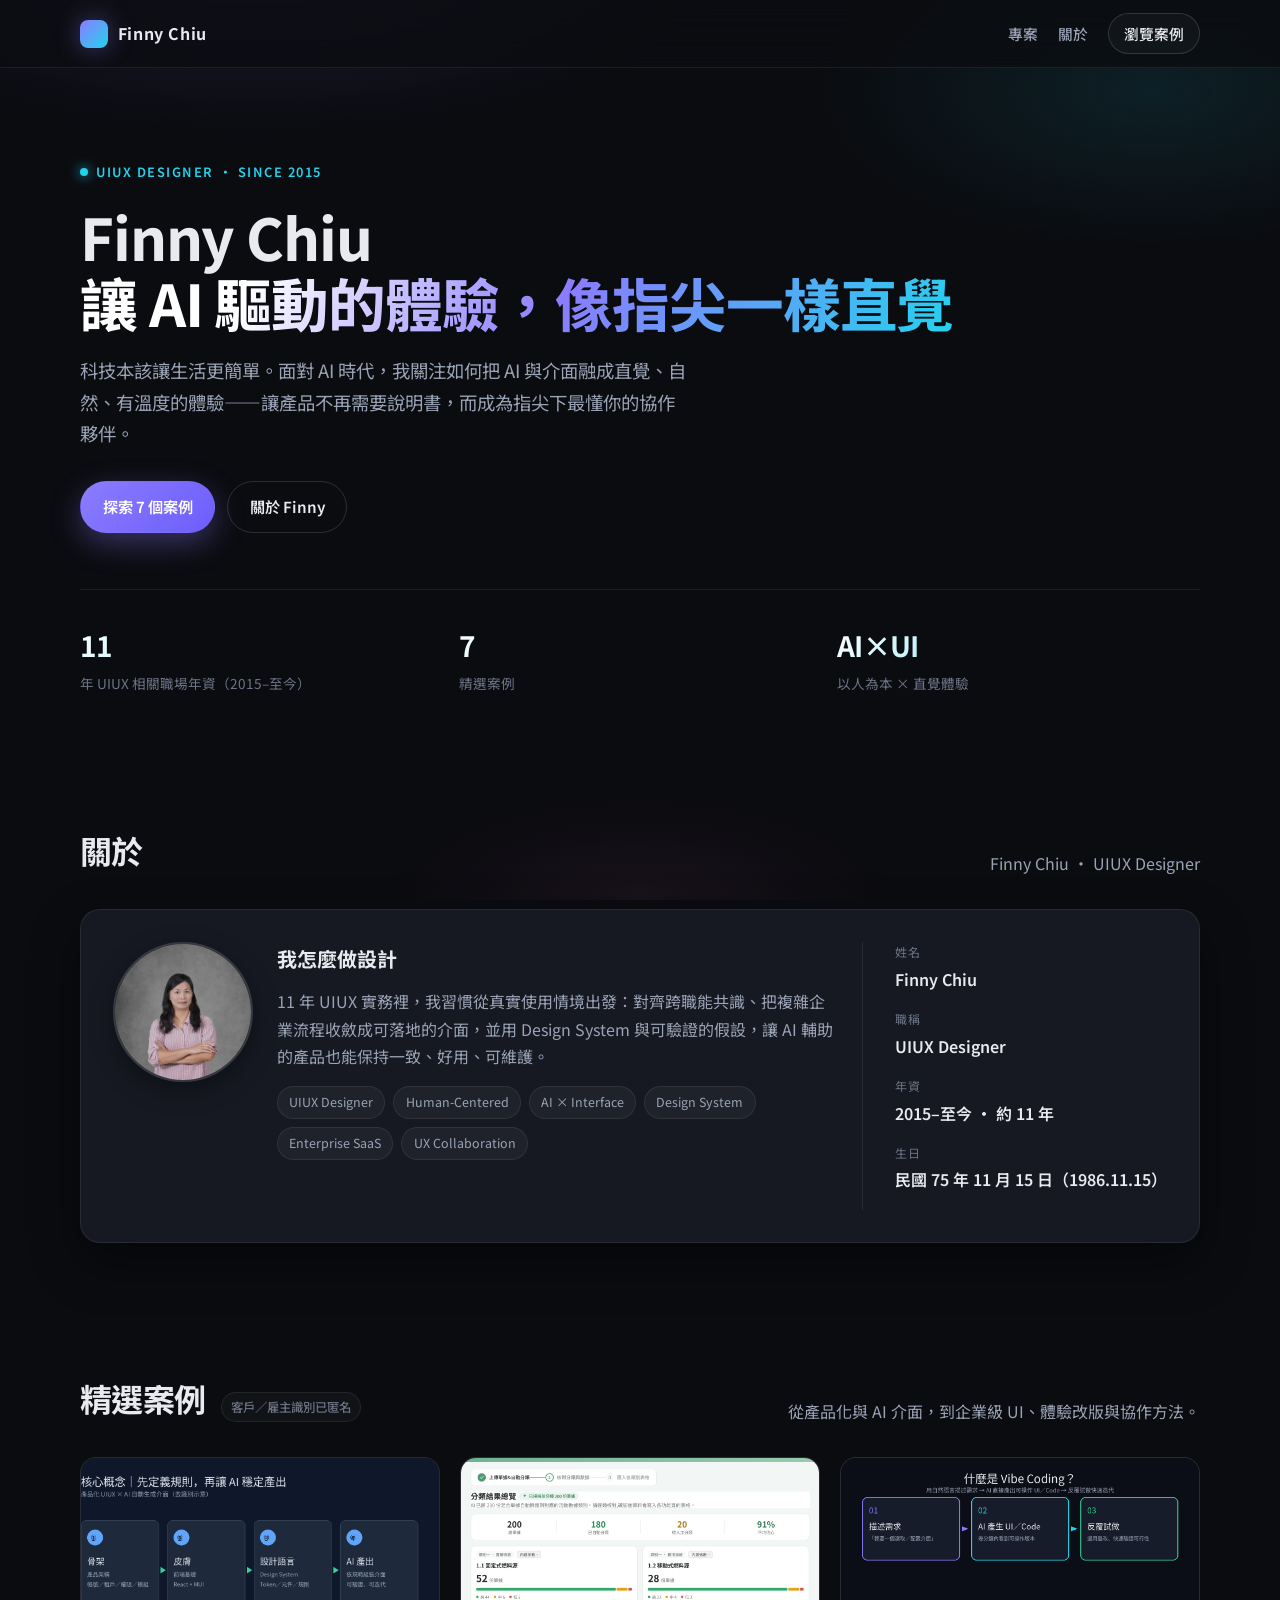
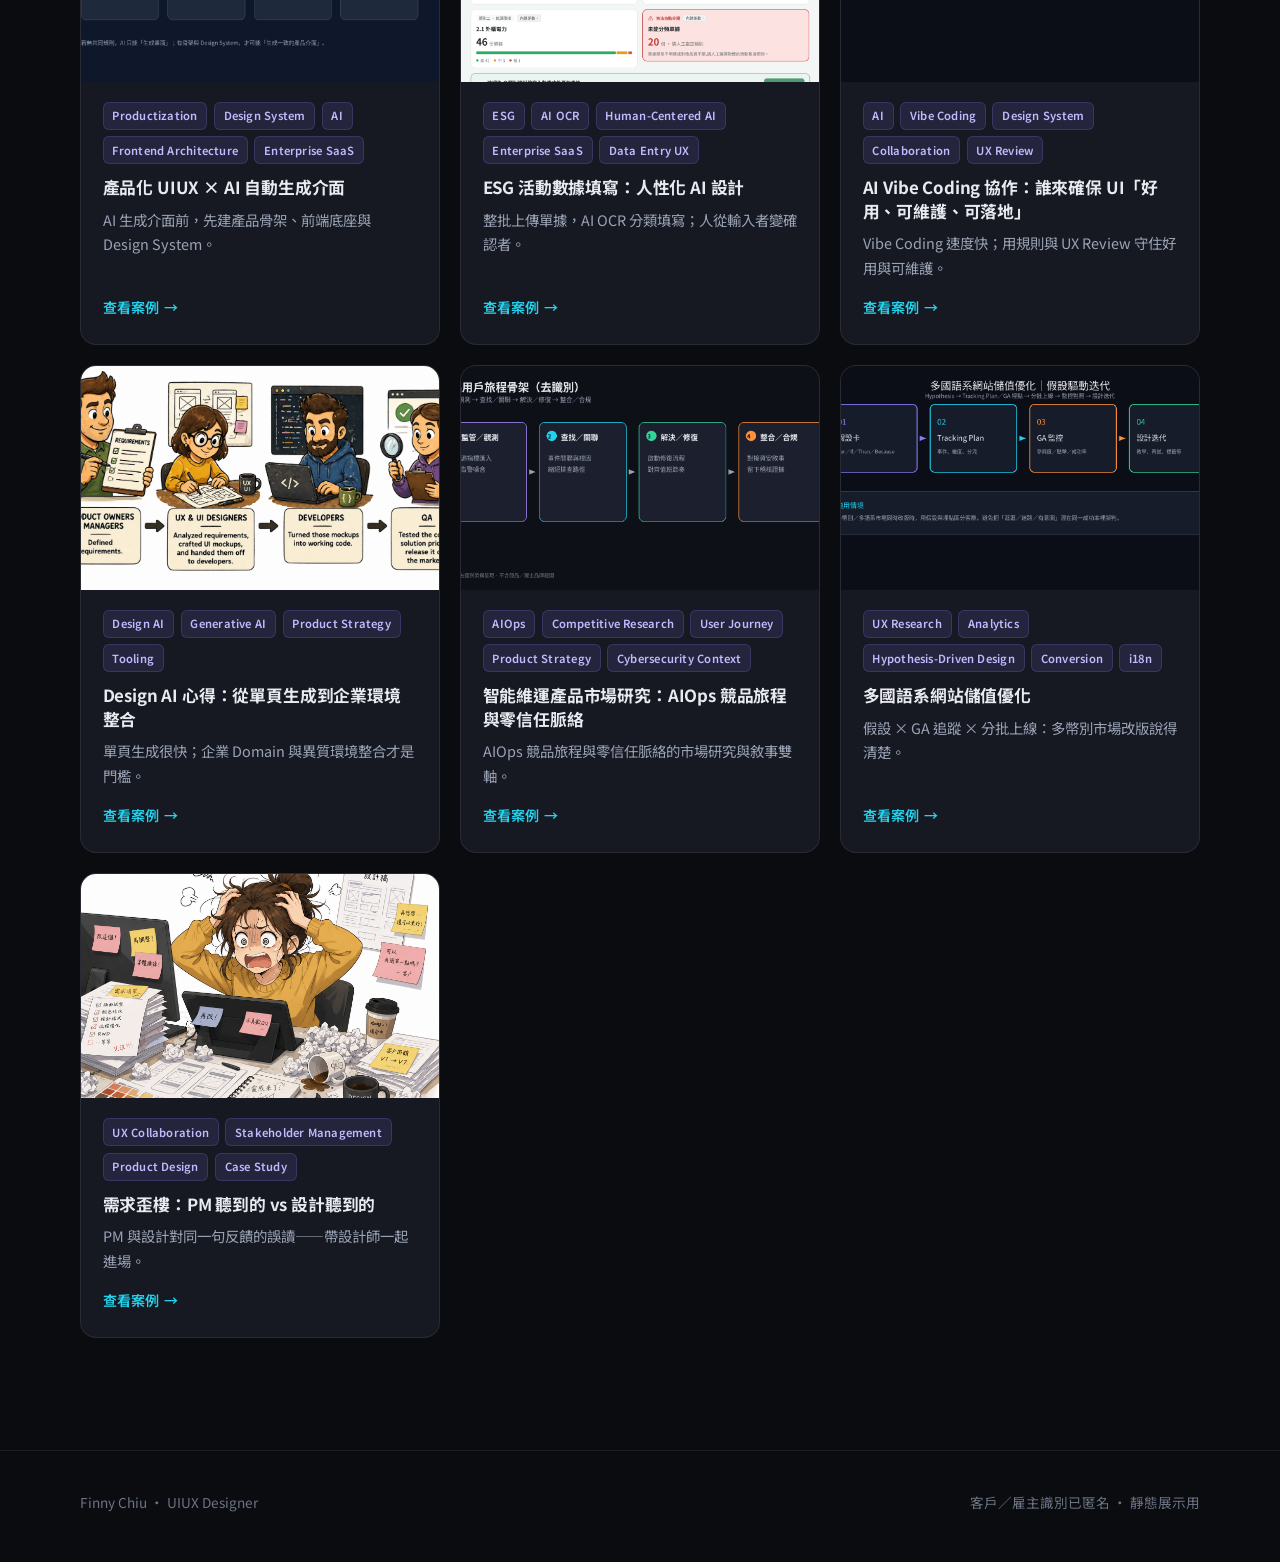
==== index.html @ 2fb83fa8 "Revise cases: rewrite vibe/design-ai, rename deposit, drop two cases" ====
<!DOCTYPE html>
<html lang="zh-Hant">
<head>
  <meta charset="utf-8">
  <meta name="viewport" content="width=device-width, initial-scale=1">
  <title>Finny Chiu · UIUX Designer</title>
  <meta name="description" content="Finny Chiu — UIUX Designer（2015–至今，11 年）。以人為本融合 AI 與介面，創造直覺、自然、有溫度的數位體驗。">
  <link rel="preconnect" href="https://fonts.googleapis.com">
  <link rel="preconnect" href="https://fonts.gstatic.com" crossorigin>
  <link href="https://fonts.googleapis.com/css2?family=Noto+Sans+TC:wght@400;500;600;700&family=Inter:wght@400;500;600;700&display=swap" rel="stylesheet">
  <link rel="stylesheet" href="css/styles.css">
</head>
<body>
<nav class="nav">
  <div class="wrap nav-inner">
    <a class="logo" href="index.html"><span class="logo-mark" aria-hidden="true"></span>Finny Chiu</a>
    <div class="nav-links">
      <a href="index.html#projects">專案</a>
      <a href="index.html#about">關於</a>
      <a class="nav-cta" href="index.html#projects">瀏覽案例</a>
    </div>
  </div>
</nav>
<header class="hero">
  <div class="wrap">
    <div class="hero-eyebrow">UIUX Designer · Since 2015</div>
    <h1>Finny Chiu<br><span>讓 AI 驅動的體驗，像指尖一樣直覺</span></h1>
    <p class="hero-lead">科技本該讓生活更簡單。面對 AI 時代，我關注如何把 AI 與介面融成直覺、自然、有溫度的體驗——讓產品不再需要說明書，而成為指尖下最懂你的協作夥伴。</p>
    <div class="hero-actions">
      <a class="btn btn-primary" href="#projects">探索 7 個案例</a>
      <a class="btn btn-ghost" href="#about">關於 Finny</a>
    </div>
    <div class="stats">
      <div class="stat"><div class="stat-num">11</div><div class="stat-label">年 UIUX 相關職場年資（2015–至今）</div></div>
      <div class="stat"><div class="stat-num">7</div><div class="stat-label">精選案例</div></div>
      <div class="stat"><div class="stat-num">AI×UI</div><div class="stat-label">以人為本 × 直覺體驗</div></div>
    </div>
  </div>
</header>

<section id="about">
  <div class="wrap">
    <div class="section-head">
      <h2>關於</h2>
      <p>Finny Chiu · UIUX Designer</p>
    </div>
    <div class="about-card about-card-with-photo">
      <img class="portrait-sm" src="images/finny-portrait.jpg" alt="Finny Chiu" width="140" height="140">
      <div>
        <h3>我怎麼做設計</h3>
        <p>11 年 UIUX 實務裡，我習慣從真實使用情境出發：對齊跨職能共識、把複雜企業流程收斂成可落地的介面，並用 Design System 與可驗證的假設，讓 AI 輔助的產品也能保持一致、好用、可維護。</p>
        <div class="pill-row">
          <span class="pill">UIUX Designer</span>
          <span class="pill">Human-Centered</span>
          <span class="pill">AI × Interface</span>
          <span class="pill">Design System</span>
          <span class="pill">Enterprise SaaS</span>
          <span class="pill">UX Collaboration</span>
        </div>
      </div>
      <aside class="about-aside">
        <dl>
          <dt>姓名</dt><dd>Finny Chiu</dd>
          <dt>職稱</dt><dd>UIUX Designer</dd>
          <dt>年資</dt><dd>2015–至今 · 約 11 年</dd>
          <dt>生日</dt><dd>民國 75 年 11 月 15 日（1986.11.15）</dd>
        </dl>
      </aside>
    </div>
  </div>
</section>

<section id="projects">
  <div class="wrap">
    <div class="section-head">
      <div class="section-head-row">
        <h2>精選案例</h2>
        <span class="section-note">客戶／雇主識別已匿名</span>
      </div>
      <p>從產品化與 AI 介面，到企業級 UI、體驗改版與協作方法。</p>
    </div>
    <div class="grid">

    <a class="card" href="projects/productization-ai-ui.html">
      <div class="card-cover"><img src="images/productization-ai-ui/img01_diagram.png" alt="產品化 UIUX × AI 自動生成介面" loading="lazy"></div>
      <div class="card-body">
        <div class="card-meta"><span class="tag">Productization</span><span class="tag">Design System</span><span class="tag">AI</span><span class="tag">Frontend Architecture</span><span class="tag">Enterprise SaaS</span></div>
        <h3>產品化 UIUX × AI 自動生成介面</h3>
        <p>AI 生成介面前，先建產品骨架、前端底座與 Design System。</p>
        <span class="card-link">查看案例</span>
      </div>
    </a>
    
    <a class="card" href="projects/esg-ai-ocr-entry.html">
      <div class="card-cover"><img src="images/esg-ai-ocr-entry/img03_overview.png" alt="ESG 活動數據填寫：人性化 AI 設計" loading="lazy"></div>
      <div class="card-body">
        <div class="card-meta"><span class="tag">ESG</span><span class="tag">AI OCR</span><span class="tag">Human-Centered AI</span><span class="tag">Enterprise SaaS</span><span class="tag">Data Entry UX</span></div>
        <h3>ESG 活動數據填寫：人性化 AI 設計</h3>
        <p>整批上傳單據，AI OCR 分類填寫；人從輸入者變確認者。</p>
        <span class="card-link">查看案例</span>
      </div>
    </a>

    <a class="card" href="projects/vibe-coding-collaboration.html">
      <div class="card-cover"><img src="images/vibe-coding-collaboration/img01_flow.png" alt="AI Vibe Coding 協作：誰來確保 UI「好用、可維護、可落地」" loading="lazy"></div>
      <div class="card-body">
        <div class="card-meta"><span class="tag">AI</span><span class="tag">Vibe Coding</span><span class="tag">Design System</span><span class="tag">Collaboration</span><span class="tag">UX Review</span></div>
        <h3>AI Vibe Coding 協作：誰來確保 UI「好用、可維護、可落地」</h3>
        <p>Vibe Coding 速度快；用規則與 UX Review 守住好用與可維護。</p>
        <span class="card-link">查看案例</span>
      </div>
    </a>
    <a class="card" href="projects/design-ai-exploration.html">
      <div class="card-cover"><img src="images/design-ai-exploration/img01_process_human.png" alt="Design AI 心得：從單頁生成到企業環境整合" loading="lazy"></div>
      <div class="card-body">
        <div class="card-meta"><span class="tag">Design AI</span><span class="tag">Generative AI</span><span class="tag">Product Strategy</span><span class="tag">Tooling</span></div>
        <h3>Design AI 心得：從單頁生成到企業環境整合</h3>
        <p>單頁生成很快；企業 Domain 與異質環境整合才是門檻。</p>
        <span class="card-link">查看案例</span>
      </div>
    </a>
    <a class="card" href="projects/aiops-market-research.html">
      <div class="card-cover"><img src="images/aiops-market-research/img01_journey.png" alt="智能維運產品市場研究：AIOps 競品旅程與零信任脈絡" loading="lazy"></div>
      <div class="card-body">
        <div class="card-meta"><span class="tag">AIOps</span><span class="tag">Competitive Research</span><span class="tag">User Journey</span><span class="tag">Product Strategy</span><span class="tag">Cybersecurity Context</span></div>
        <h3>智能維運產品市場研究：AIOps 競品旅程與零信任脈絡</h3>
        <p>AIOps 競品旅程與零信任脈絡的市場研究與敘事雙軸。</p>
        <span class="card-link">查看案例</span>
      </div>
    </a>
    <a class="card" href="projects/deposit-ux-merged.html">
      <div class="card-cover"><img src="images/deposit-ux-merged/img00_hypothesis_flow.png" alt="多國語系網站儲值優化" loading="lazy"></div>
      <div class="card-body">
        <div class="card-meta"><span class="tag">UX Research</span><span class="tag">Analytics</span><span class="tag">Hypothesis-Driven Design</span><span class="tag">Conversion</span><span class="tag">i18n</span></div>
        <h3>多國語系網站儲值優化</h3>
        <p>假設 × GA 追蹤 × 分批上線：多幣別市場改版說得清楚。</p>
        <span class="card-link">查看案例</span>
      </div>
    </a>
    <a class="card" href="projects/pm-vs-design-alignment.html">
      <div class="card-cover"><img src="images/pm-vs-design-alignment/img01.png" alt="需求歪樓：PM 聽到的 vs 設計聽到的" loading="lazy"></div>
      <div class="card-body">
        <div class="card-meta"><span class="tag">UX Collaboration</span><span class="tag">Stakeholder Management</span><span class="tag">Product Design</span><span class="tag">Case Study</span></div>
        <h3>需求歪樓：PM 聽到的 vs 設計聽到的</h3>
        <p>PM 與設計對同一句反饋的誤讀——帶設計師一起進場。</p>
        <span class="card-link">查看案例</span>
      </div>
    </a>

    </div>
  </div>
</section>

<footer class="footer">
  <div class="wrap footer-inner">
    <div>Finny Chiu · UIUX Designer</div>
    <div>客戶／雇主識別已匿名 · 靜態展示用</div>
  </div>
</footer>
<script src="js/main.js"></script>
</body>
</html>
---- css/styles.css ----
/* UI/UX Portfolio — refined dark theme */
:root {
  --bg: #0b0c10;
  --bg-elev: #12141a;
  --bg-card: #161922;
  --bg-card-hover: #1c2030;
  --border: rgba(255,255,255,0.08);
  --border-strong: rgba(255,255,255,0.14);
  --text: #e8eaef;
  --text-muted: #9aa3b5;
  --text-dim: #6b7385;
  --accent: #8b7cff;
  --accent-2: #22d3ee;
  --radius: 16px;
  --radius-sm: 10px;
  --shadow: 0 20px 50px rgba(0,0,0,0.45);
  --font: "Noto Sans TC", "Inter", system-ui, -apple-system, sans-serif;
  --mono: "JetBrains Mono", ui-monospace, monospace;
  --max: 1120px;
  --nav-h: 68px;
}

*, *::before, *::after { box-sizing: border-box; }
html { scroll-behavior: smooth; }
body {
  margin: 0;
  font-family: var(--font);
  background: var(--bg);
  color: var(--text);
  line-height: 1.7;
  -webkit-font-smoothing: antialiased;
  min-height: 100vh;
}
body::before {
  content: "";
  position: fixed;
  inset: 0;
  pointer-events: none;
  background:
    radial-gradient(ellipse 80% 50% at 20% -10%, rgba(139,124,255,0.18), transparent 50%),
    radial-gradient(ellipse 60% 40% at 90% 10%, rgba(34,211,238,0.10), transparent 45%),
    radial-gradient(ellipse 50% 30% at 50% 100%, rgba(244,114,182,0.06), transparent 40%);
  z-index: 0;
}
a { color: inherit; text-decoration: none; }
img { max-width: 100%; height: auto; display: block; }
.wrap { width: min(100% - 2.5rem, var(--max)); margin-inline: auto; position: relative; z-index: 1; }

/* Nav */
.nav {
  position: sticky; top: 0; z-index: 50;
  height: var(--nav-h);
  backdrop-filter: blur(16px);
  background: rgba(11,12,16,0.75);
  border-bottom: 1px solid var(--border);
}
.nav-inner {
  height: 100%;
  display: flex; align-items: center; justify-content: space-between;
  gap: 1rem;
}
.logo {
  font-weight: 700; letter-spacing: 0.04em;
  display: flex; align-items: center; gap: 0.6rem;
}
.logo-mark {
  width: 28px; height: 28px; border-radius: 8px;
  background: linear-gradient(135deg, var(--accent), var(--accent-2));
  box-shadow: 0 0 24px rgba(139,124,255,0.4);
}
.nav-links { display: flex; gap: 1.25rem; align-items: center; }
.nav-links a {
  color: var(--text-muted); font-size: 0.92rem; font-weight: 500;
  transition: color .2s;
}
.nav-links a:hover { color: var(--text); }
.nav-cta {
  padding: 0.45rem 0.95rem;
  border-radius: 999px;
  border: 1px solid var(--border-strong);
  background: rgba(255,255,255,0.03);
  color: var(--text) !important;
}
.nav-cta:hover { border-color: var(--accent); background: rgba(139,124,255,0.12); }

/* Hero */
.hero {
  padding: 5.5rem 0 4rem;
  position: relative;
}
.hero-eyebrow {
  display: inline-flex; align-items: center; gap: 0.5rem;
  font-size: 0.8rem; letter-spacing: 0.12em; text-transform: uppercase;
  color: var(--accent-2); font-weight: 600; margin-bottom: 1.25rem;
}
.hero-eyebrow::before {
  content: ""; width: 8px; height: 8px; border-radius: 50%;
  background: var(--accent-2); box-shadow: 0 0 12px var(--accent-2);
}
.hero h1 {
  font-size: clamp(2.4rem, 5.5vw, 3.6rem);
  line-height: 1.15; font-weight: 750; margin: 0 0 1.25rem;
  letter-spacing: -0.02em;
}
.hero h1 span {
  background: linear-gradient(120deg, #fff 20%, var(--accent) 55%, var(--accent-2));
  -webkit-background-clip: text; background-clip: text; color: transparent;
}
.hero-lead {
  font-size: 1.15rem; color: var(--text-muted);
  max-width: 38rem; margin: 0 0 2rem;
}
.hero-actions { display: flex; flex-wrap: wrap; gap: 0.75rem; }
.btn {
  display: inline-flex; align-items: center; gap: 0.5rem;
  padding: 0.75rem 1.35rem; border-radius: 999px; font-weight: 600;
  font-size: 0.95rem; border: 1px solid transparent; cursor: pointer;
  transition: transform .15s, background .2s, border-color .2s;
}
.btn:hover { transform: translateY(-1px); }
.btn-primary {
  background: linear-gradient(135deg, var(--accent), #6d5efc);
  color: #fff; box-shadow: 0 10px 30px rgba(139,124,255,0.35);
}
.btn-ghost {
  background: transparent; border-color: var(--border-strong); color: var(--text);
}
.btn-ghost:hover { border-color: var(--text-muted); }

.stats {
  display: grid; grid-template-columns: repeat(3, 1fr);
  gap: 1rem; margin-top: 3.5rem;
  padding-top: 2rem; border-top: 1px solid var(--border);
}
.stat { text-align: left; }
.stat-num {
  font-size: 1.75rem; font-weight: 700; letter-spacing: -0.03em;
  background: linear-gradient(135deg, #fff, var(--accent-2));
  -webkit-background-clip: text; background-clip: text; color: transparent;
}
.stat-label { color: var(--text-dim); font-size: 0.85rem; margin-top: 0.15rem; }

/* Sections */
section { padding: 4rem 0; position: relative; z-index: 1; }
.section-head {
  display: flex; flex-wrap: wrap; align-items: end; justify-content: space-between;
  gap: 1rem; margin-bottom: 2rem;
}
.section-head h2 {
  margin: 0; font-size: clamp(1.6rem, 3vw, 2rem); letter-spacing: -0.02em;
}
.section-head p { margin: 0; color: var(--text-muted); max-width: 28rem; }

/* About */
.about-card {
  display: grid; grid-template-columns: 1.2fr 1fr; gap: 2rem;
  background: var(--bg-card); border: 1px solid var(--border);
  border-radius: calc(var(--radius) + 4px); padding: 2rem;
  box-shadow: var(--shadow);
}
.about-card h3 { margin: 0 0 0.75rem; font-size: 1.25rem; }
.about-card p { color: var(--text-muted); margin: 0 0 1rem; }
.pill-row { display: flex; flex-wrap: wrap; gap: 0.5rem; }
.pill {
  font-size: 0.78rem; padding: 0.3rem 0.7rem; border-radius: 999px;
  background: rgba(255,255,255,0.04); border: 1px solid var(--border);
  color: var(--text-muted);
}
.about-aside {
  border-left: 1px solid var(--border); padding-left: 2rem;
}
.about-aside dl { margin: 0; }
.about-aside dt { font-size: 0.75rem; color: var(--text-dim); text-transform: uppercase; letter-spacing: 0.08em; }
.about-aside dd { margin: 0.2rem 0 1rem; font-weight: 600; }

/* Project grid */
.grid {
  display: grid; grid-template-columns: repeat(auto-fill, minmax(300px, 1fr));
  gap: 1.25rem;
}
.card {
  background: var(--bg-card); border: 1px solid var(--border);
  border-radius: var(--radius); overflow: hidden;
  transition: transform .2s, border-color .2s, background .2s;
  display: flex; flex-direction: column; height: 100%;
}
.card:hover {
  transform: translateY(-4px);
  border-color: var(--border-strong);
  background: var(--bg-card-hover);
}
.card-cover {
  aspect-ratio: 16/10; background: #0e1016;
  position: relative; overflow: hidden;
}
.card-cover img {
  width: 100%; height: 100%; object-fit: cover;
  transition: transform .4s;
}
.card:hover .card-cover img { transform: scale(1.04); }
.card-cover-fallback {
  width: 100%; height: 100%;
  display: grid; place-items: center;
  background:
    linear-gradient(145deg, rgba(139,124,255,0.25), transparent 50%),
    linear-gradient(225deg, rgba(34,211,238,0.2), #12141a);
  font-size: 0.85rem; color: var(--text-muted); letter-spacing: 0.08em;
}
.card-body { padding: 1.25rem 1.35rem 1.5rem; flex: 1; display: flex; flex-direction: column; }
.card-meta {
  display: flex; flex-wrap: wrap; gap: 0.4rem; margin-bottom: 0.75rem;
}
.tag {
  font-size: 0.7rem; font-weight: 600; letter-spacing: 0.02em;
  padding: 0.22rem 0.55rem; border-radius: 6px;
  background: rgba(139,124,255,0.12); color: #c4b9ff;
  border: 1px solid rgba(139,124,255,0.2);
}
.card h3 {
  margin: 0 0 0.5rem; font-size: 1.05rem; line-height: 1.4;
  letter-spacing: -0.01em;
}
.card p {
  margin: 0 0 1rem; color: var(--text-muted); font-size: 0.9rem;
  flex: 1;
}
.card-link {
  font-size: 0.88rem; font-weight: 600; color: var(--accent-2);
  display: inline-flex; align-items: center; gap: 0.35rem;
}
.card-link::after { content: "→"; transition: transform .2s; }
.card:hover .card-link::after { transform: translateX(3px); }

/* Case study page */
.case-hero {
  padding: 3.5rem 0 2rem;
}
.crumb {
  font-size: 0.85rem; color: var(--text-dim); margin-bottom: 1.25rem;
}
.crumb a { color: var(--text-muted); }
.crumb a:hover { color: var(--text); }
.case-hero h1 {
  font-size: clamp(1.8rem, 4vw, 2.6rem);
  line-height: 1.25; margin: 0 0 0.75rem; letter-spacing: -0.02em;
  max-width: 20em;
}
.case-hero .subtitle {
  color: var(--text-muted); font-size: 1.1rem; max-width: 40rem; margin: 0 0 1.5rem;
}
.meta-row {
  display: flex; flex-wrap: wrap; gap: 1.5rem;
  padding: 1.25rem 0; border-top: 1px solid var(--border); border-bottom: 1px solid var(--border);
}
.meta-item label {
  display: block; font-size: 0.7rem; letter-spacing: 0.1em;
  text-transform: uppercase; color: var(--text-dim); margin-bottom: 0.2rem;
}
.meta-item span { font-weight: 600; font-size: 0.95rem; }

.prose { max-width: 42rem; }
.prose h2 {
  font-size: 1.35rem; margin: 2.5rem 0 0.75rem; letter-spacing: -0.01em;
}
.prose p, .prose li { color: var(--text-muted); }
.prose ul { padding-left: 1.2rem; }
.callout {
  background: var(--bg-card); border: 1px solid var(--border);
  border-left: 3px solid var(--accent);
  border-radius: var(--radius-sm); padding: 1.1rem 1.25rem;
  margin: 1.5rem 0; color: var(--text-muted); font-size: 0.92rem;
}
.note-banner {
  background: rgba(251,146,60,0.08); border: 1px solid rgba(251,146,60,0.25);
  color: #fdba74; border-radius: var(--radius-sm);
  padding: 0.85rem 1.1rem; font-size: 0.88rem; margin: 1.5rem 0;
}

.gallery {
  display: grid; grid-template-columns: repeat(auto-fill, minmax(280px, 1fr));
  gap: 1rem; margin: 1.5rem 0 2.5rem;
}
.gallery figure {
  margin: 0; background: var(--bg-elev); border: 1px solid var(--border);
  border-radius: var(--radius); overflow: hidden;
  cursor: zoom-in;
  transition: border-color .2s, transform .2s, box-shadow .2s;
}
.gallery figure:hover {
  border-color: var(--border-strong);
  transform: translateY(-2px);
  box-shadow: var(--shadow);
}
.gallery figure:focus-visible {
  outline: 2px solid var(--accent);
  outline-offset: 2px;
}
.gallery img { width: 100%; aspect-ratio: 16/10; object-fit: cover; object-position: top; pointer-events: none; }
.gallery figcaption {
  padding: 0.65rem 0.9rem; font-size: 0.78rem; color: var(--text-dim);
}

/* Lightbox for 精選畫面 */
.lightbox {
  position: fixed; inset: 0; z-index: 200;
  display: flex; align-items: center; justify-content: center;
  padding: 1.5rem;
  background: rgba(5,6,10,0.88);
  backdrop-filter: blur(10px);
  opacity: 0; visibility: hidden;
  transition: opacity .2s ease, visibility .2s ease;
}
.lightbox.is-open { opacity: 1; visibility: visible; }
.lightbox-dialog {
  position: relative;
  max-width: min(96vw, 1200px);
  max-height: 92vh;
  display: flex; flex-direction: column; align-items: center; gap: 0.75rem;
}
.lightbox-img {
  max-width: 100%;
  max-height: calc(92vh - 3.5rem);
  width: auto; height: auto;
  object-fit: contain;
  border-radius: 12px;
  border: 1px solid var(--border-strong);
  box-shadow: var(--shadow);
  background: var(--bg-elev);
}
.lightbox-caption {
  margin: 0;
  color: var(--text-muted);
  font-size: 0.9rem;
  text-align: center;
  max-width: 40rem;
}
.lightbox-close {
  position: absolute; top: -0.25rem; right: -0.25rem;
  width: 40px; height: 40px;
  border-radius: 999px;
  border: 1px solid var(--border-strong);
  background: rgba(22,25,34,0.95);
  color: var(--text);
  font-size: 1.35rem; line-height: 1;
  cursor: pointer;
  display: grid; place-items: center;
  z-index: 2;
}
.lightbox-close:hover { border-color: var(--accent); background: rgba(139,124,255,0.2); }
.lightbox-nav {
  position: absolute; top: 50%; transform: translateY(-50%);
  width: 44px; height: 44px;
  border-radius: 999px;
  border: 1px solid var(--border-strong);
  background: rgba(22,25,34,0.9);
  color: var(--text);
  font-size: 1.5rem; line-height: 1;
  cursor: pointer;
  display: grid; place-items: center;
}
.lightbox-prev { left: max(-0.5rem, calc(50% - 48vw)); }
.lightbox-next { right: max(-0.5rem, calc(50% - 48vw)); }
.lightbox-nav:hover { border-color: var(--accent); background: rgba(139,124,255,0.2); }
.lightbox-nav:disabled { opacity: 0.35; cursor: default; }
@media (max-width: 720px) {
  .lightbox-prev { left: 0.25rem; }
  .lightbox-next { right: 0.25rem; }
  .lightbox-close { top: 0.5rem; right: 0.5rem; }
}

.split-3 {
  display: grid; grid-template-columns: repeat(3, 1fr); gap: 1rem; margin: 1.5rem 0;
}
.block {
  background: var(--bg-card); border: 1px solid var(--border);
  border-radius: var(--radius); padding: 1.25rem;
}
.block h3 {
  margin: 0 0 0.5rem; font-size: 0.95rem;
  display: flex; align-items: center; gap: 0.5rem;
}
.block h3 .dot {
  width: 8px; height: 8px; border-radius: 50%; background: var(--accent);
}
.block p { margin: 0; color: var(--text-muted); font-size: 0.9rem; }

/* Journey diagram (AIOps) */
.journey {
  display: grid; grid-template-columns: repeat(4, 1fr); gap: 0.75rem;
  margin: 1.5rem 0;
}
.journey-step {
  background: var(--bg-card); border: 1px solid var(--border);
  border-radius: var(--radius-sm); padding: 1rem; position: relative;
}
.journey-step::after {
  content: "→"; position: absolute; right: -0.55rem; top: 50%;
  transform: translateY(-50%); color: var(--text-dim); z-index: 2;
  background: var(--bg); padding: 0 0.1rem;
}
.journey-step:last-child::after { display: none; }
.journey-step .n {
  font-family: var(--mono); font-size: 0.75rem; color: var(--accent-2);
  margin-bottom: 0.35rem;
}
.journey-step strong { display: block; margin-bottom: 0.35rem; font-size: 0.95rem; }
.journey-step span { font-size: 0.82rem; color: var(--text-muted); }

.section-card {
  background: var(--bg-card); border: 1px solid var(--border);
  border-radius: var(--radius); padding: 1.25rem 1.4rem; margin: 0.85rem 0;
}
.section-card h3 { margin: 0 0 0.4rem; font-size: 1rem; }
.section-card p { margin: 0; color: var(--text-muted); font-size: 0.92rem; }

.prev-next {
  display: flex; justify-content: space-between; gap: 1rem; flex-wrap: wrap;
  margin-top: 3rem; padding-top: 2rem; border-top: 1px solid var(--border);
}
.prev-next a {
  flex: 1; min-width: 200px;
  background: var(--bg-card); border: 1px solid var(--border);
  border-radius: var(--radius-sm); padding: 1rem 1.2rem;
  transition: border-color .2s;
}
.prev-next a:hover { border-color: var(--accent); }
.prev-next .label { font-size: 0.75rem; color: var(--text-dim); }
.prev-next .title { font-weight: 600; margin-top: 0.2rem; }

/* Footer */
.footer {
  margin-top: 3rem; padding: 2.5rem 0 3rem;
  border-top: 1px solid var(--border);
  color: var(--text-dim); font-size: 0.85rem; position: relative; z-index: 1;
}
.footer-inner {
  display: flex; flex-wrap: wrap; justify-content: space-between; gap: 1rem;
}

@media (max-width: 860px) {
  .about-card { grid-template-columns: 1fr; }
  .about-aside { border-left: none; padding-left: 0; border-top: 1px solid var(--border); padding-top: 1.5rem; }
  .split-3 { grid-template-columns: 1fr; }
  .journey { grid-template-columns: 1fr 1fr; }
  .journey-step::after { display: none; }
  .stats { grid-template-columns: 1fr; }
  .nav-links a:not(.nav-cta) { display: none; }
}
@media (max-width: 520px) {
  .journey { grid-template-columns: 1fr; }
  .wrap { width: min(100% - 1.5rem, var(--max)); }
}


section .prose, section .wrap.prose { padding-bottom: 2rem; }
.case-hero + section { padding-top: 1.5rem; }

/* === VISUAL-FIRST CASE LAYOUT === */
.case-hero-compact { padding: 2.5rem 0 1.25rem; }
.case-hero-compact h1 { max-width: 22em; margin-bottom: 0.5rem; }
.case-hero-compact .subtitle { margin-bottom: 1rem; font-size: 1.05rem; }
.meta-row-compact { padding: 0.9rem 0; gap: 1.25rem; }
.case-body { padding-top: 0.5rem; }
.case-wrap { max-width: min(100% - 2.5rem, 1100px); margin-inline: auto; }
.case-wrap .pso { margin: 1.25rem 0 1.75rem; }
.case-wrap .pso .block p { font-size: 0.88rem; line-height: 1.55; }
.story-heading {
  font-size: 1.15rem; letter-spacing: -0.01em;
  margin: 2rem 0 1rem; color: var(--text);
  display: flex; align-items: center; gap: 0.75rem;
}
.story-heading::after {
  content: ""; flex: 1; height: 1px; background: var(--border);
}
.visual-story {
  display: flex; flex-direction: column; gap: 1.75rem;
  margin: 0 0 2rem;
}
.visual-story figure {
  margin: 0; background: var(--bg-elev); border: 1px solid var(--border);
  border-radius: var(--radius); overflow: hidden;
  cursor: zoom-in;
  transition: border-color .2s, transform .2s, box-shadow .2s;
}
.visual-story figure:hover {
  border-color: var(--border-strong);
  transform: translateY(-2px);
  box-shadow: var(--shadow);
}
.visual-story figure:focus-visible {
  outline: 2px solid var(--accent); outline-offset: 2px;
}
.visual-story img {
  width: 100%; height: auto; display: block;
  object-fit: contain; background: #0a0c12;
  pointer-events: none;
}
.shot-full img { max-height: min(78vh, 820px); object-fit: contain; margin-inline: auto; }
.shot-pair {
  display: grid; grid-template-columns: 1fr 1fr; gap: 1rem;
}
.shot-pair img {
  aspect-ratio: 16/10; object-fit: cover; object-position: top;
}
.visual-story figcaption {
  padding: 0.75rem 1rem 0.9rem;
  font-size: 0.82rem; color: var(--text-dim); line-height: 1.45;
}
.outcome-chips {
  list-style: none; padding: 0; margin: 0 0 0.85rem;
  display: flex; flex-wrap: wrap; gap: 0.55rem;
}
.outcome-chips li {
  font-size: 0.84rem; color: var(--text-muted);
  background: rgba(255,255,255,0.03);
  border: 1px solid var(--border);
  border-radius: 12px; padding: 0.55rem 0.95rem;
  max-width: 100%;
  white-space: normal;
  overflow: visible;
  text-overflow: unset;
  line-height: 1.45;
  -webkit-line-clamp: unset;
  display: block;
}
.callout {
  margin: 0.75rem 0 1.25rem;
  padding: 0.9rem 1.1rem;
  border-radius: 12px;
  border: 1px solid rgba(251,146,60,0.45);
  background: rgba(251,146,60,0.08);
  color: var(--text);
  font-size: 0.92rem;
  line-height: 1.55;
}
.callout strong { color: #fb923c; }
.card p { display: -webkit-box; -webkit-line-clamp: 2; -webkit-box-orient: vertical; overflow: hidden; }
@media (max-width: 860px) {
  .shot-pair { grid-template-columns: 1fr; }
  .case-wrap { width: min(100% - 1.5rem, 1100px); }
}


/* Compact portrait */
.about-card-with-photo {
  display: grid;
  grid-template-columns: auto 1fr auto;
  gap: 1.5rem;
  align-items: start;
}
.portrait-sm {
  width: 140px;
  height: 140px;
  border-radius: 50%;
  object-fit: cover;
  object-position: center top;
  border: 2px solid var(--border-strong);
  box-shadow: 0 8px 24px rgba(0,0,0,0.35);
  flex-shrink: 0;
}
.section-head-row {
  display: flex;
  align-items: baseline;
  flex-wrap: wrap;
  gap: 0.65rem 1rem;
}
.section-note {
  font-size: 0.78rem;
  color: var(--text-dim);
  font-weight: 500;
  padding: 0.2rem 0.55rem;
  border-radius: 999px;
  border: 1px solid var(--border);
  background: rgba(255,255,255,0.03);
}
@media (max-width: 800px) {
  .about-card-with-photo {
    grid-template-columns: auto 1fr;
  }
  .about-card-with-photo .about-aside {
    grid-column: 1 / -1;
  }
  .portrait-sm { width: 120px; height: 120px; }
}
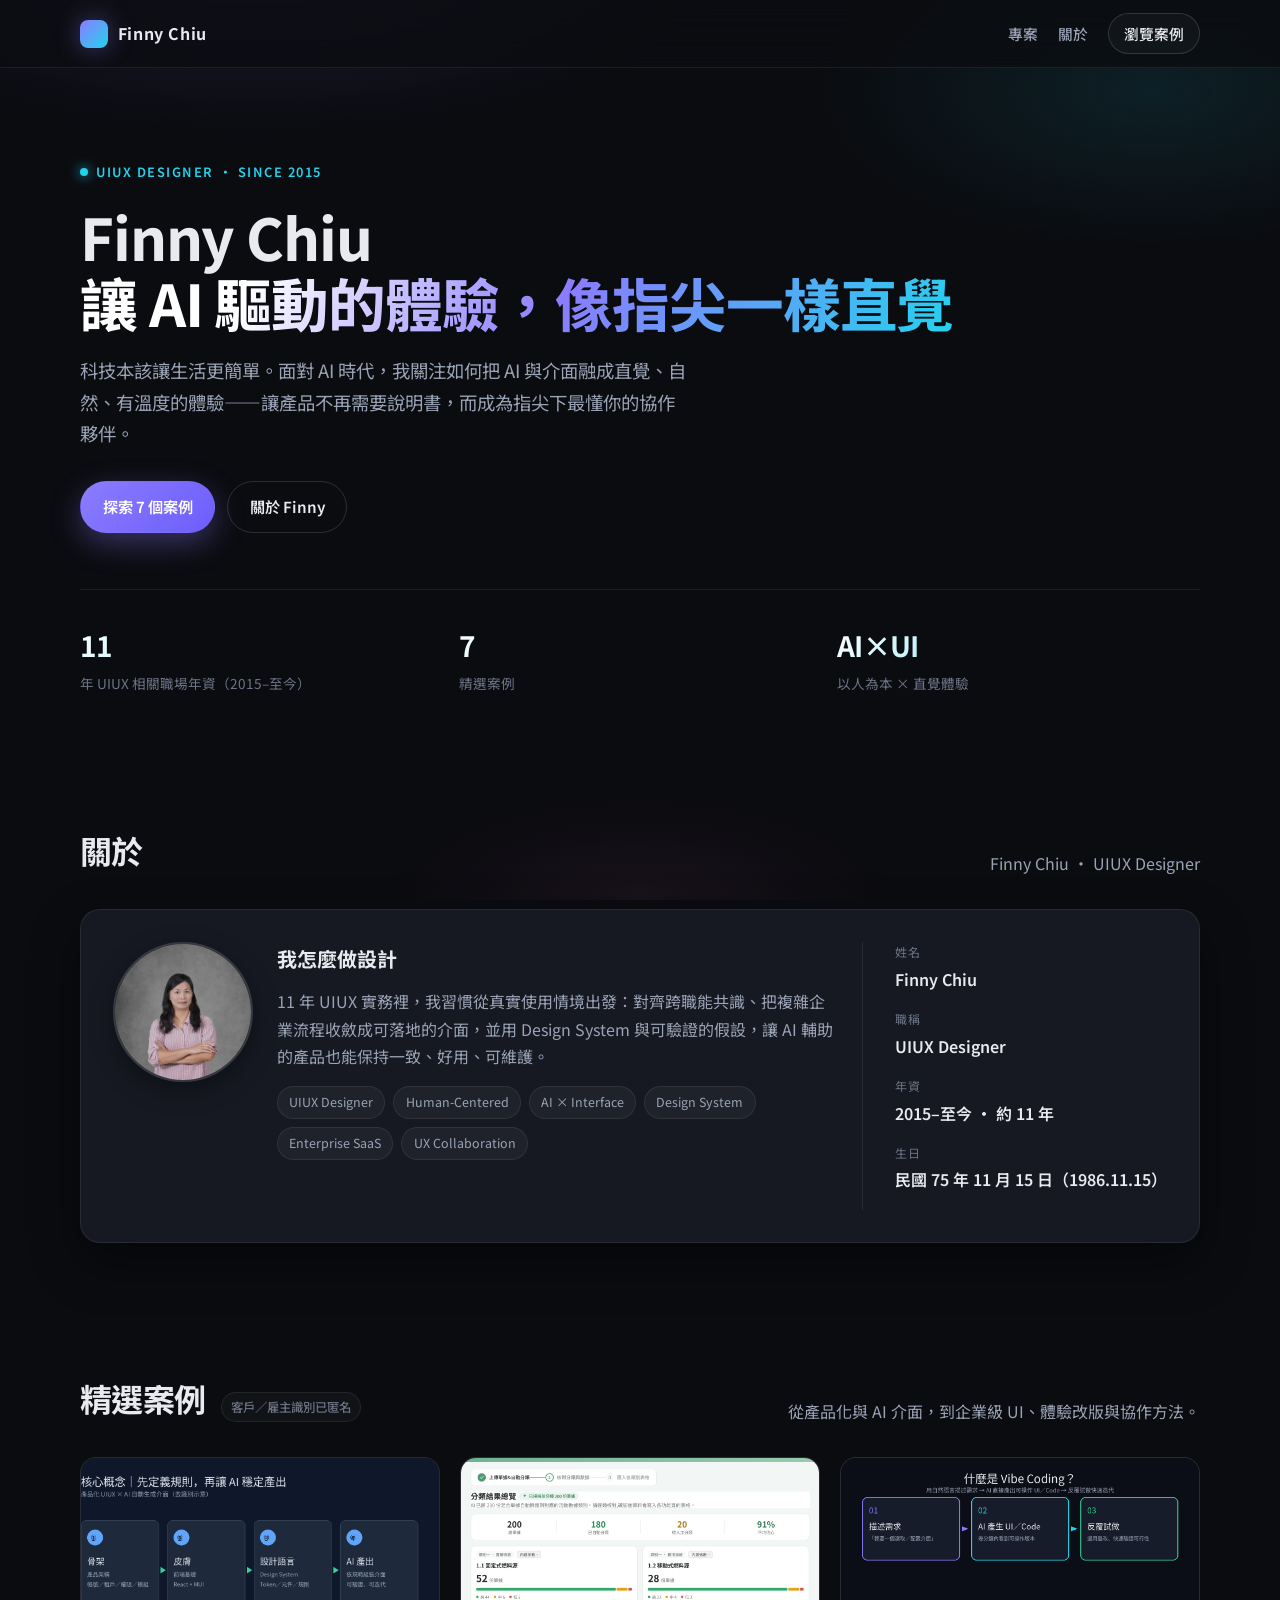
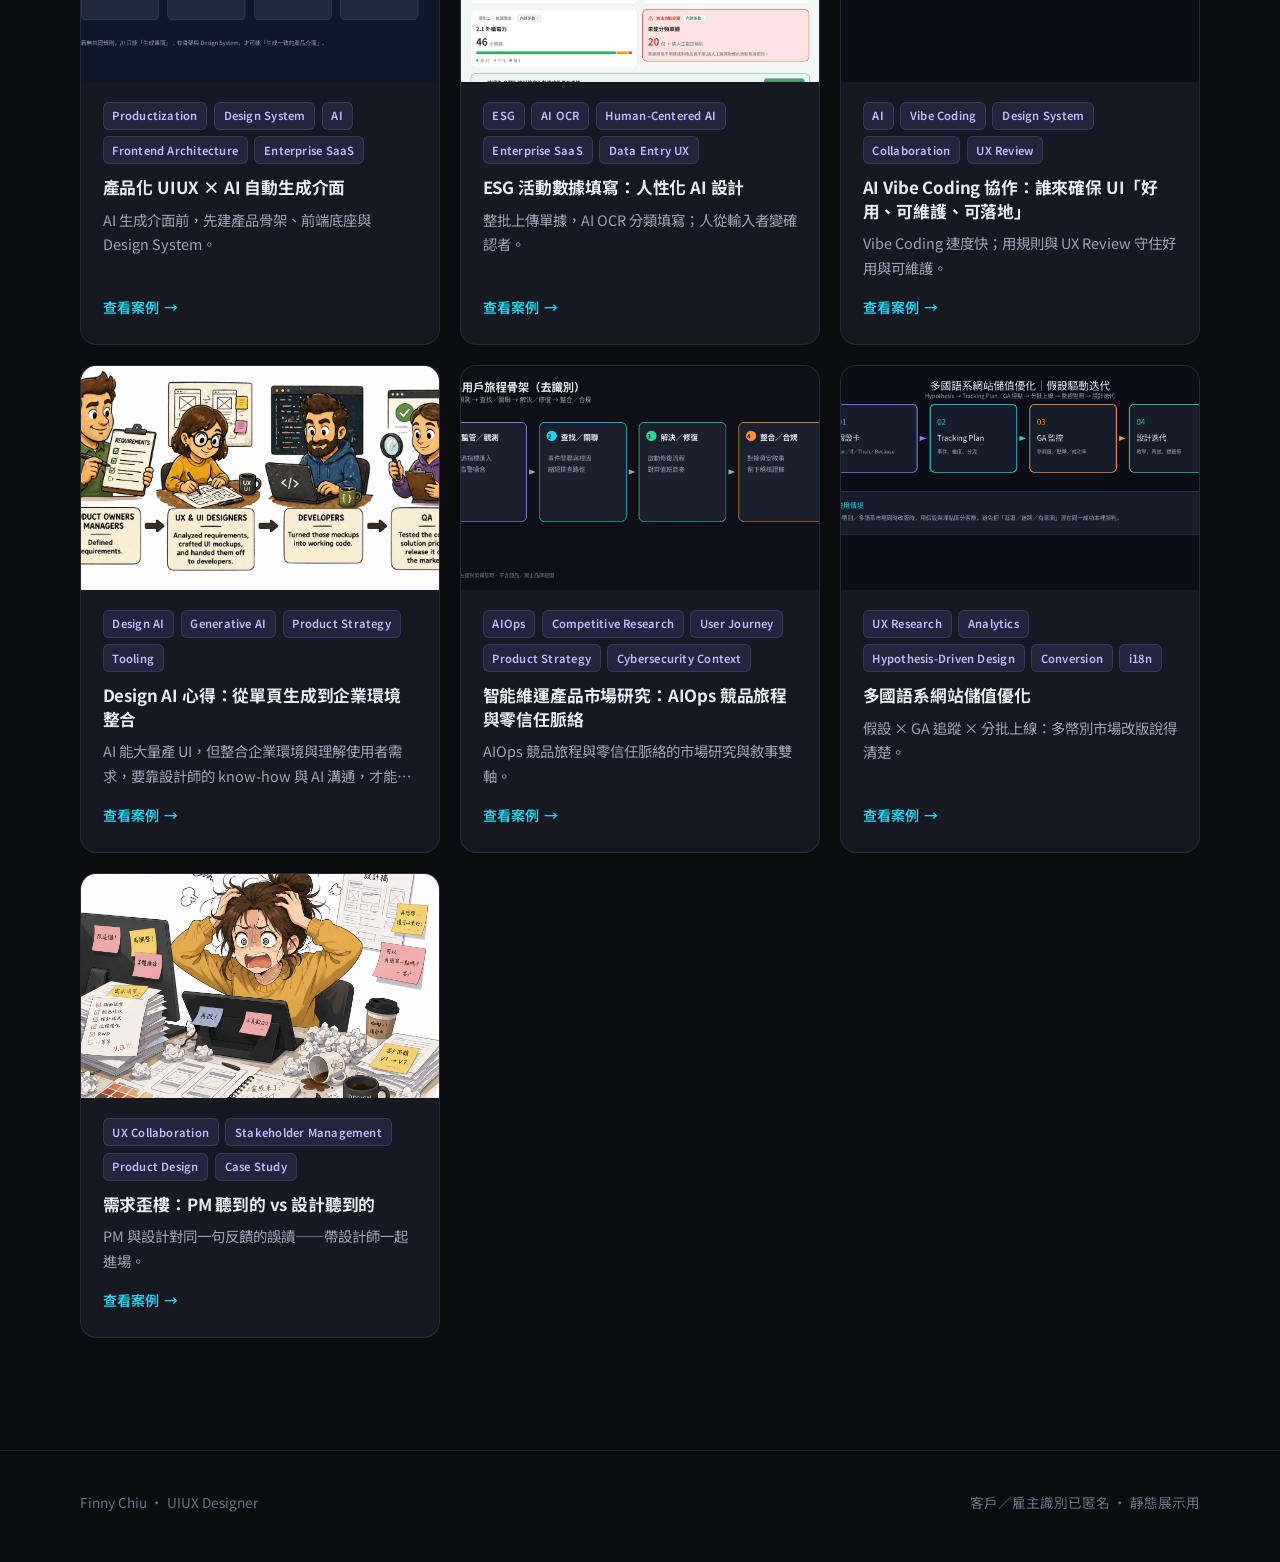
==== commit 05d95470: "Clarify Design AI case with designer know-how sketches" ====
--- a/index.html
+++ b/index.html
@@ -115,7 +115,7 @@
       <div class="card-body">
         <div class="card-meta"><span class="tag">Design AI</span><span class="tag">Generative AI</span><span class="tag">Product Strategy</span><span class="tag">Tooling</span></div>
         <h3>Design AI 心得：從單頁生成到企業環境整合</h3>
-        <p>單頁生成很快；企業 Domain 與異質環境整合才是門檻。</p>
+        <p>AI 能大量產 UI，但整合企業環境與理解使用者需求，要靠設計師的 know-how 與 AI 溝通，才能做出真正合用的系統 UI。</p>
         <span class="card-link">查看案例</span>
       </div>
     </a>
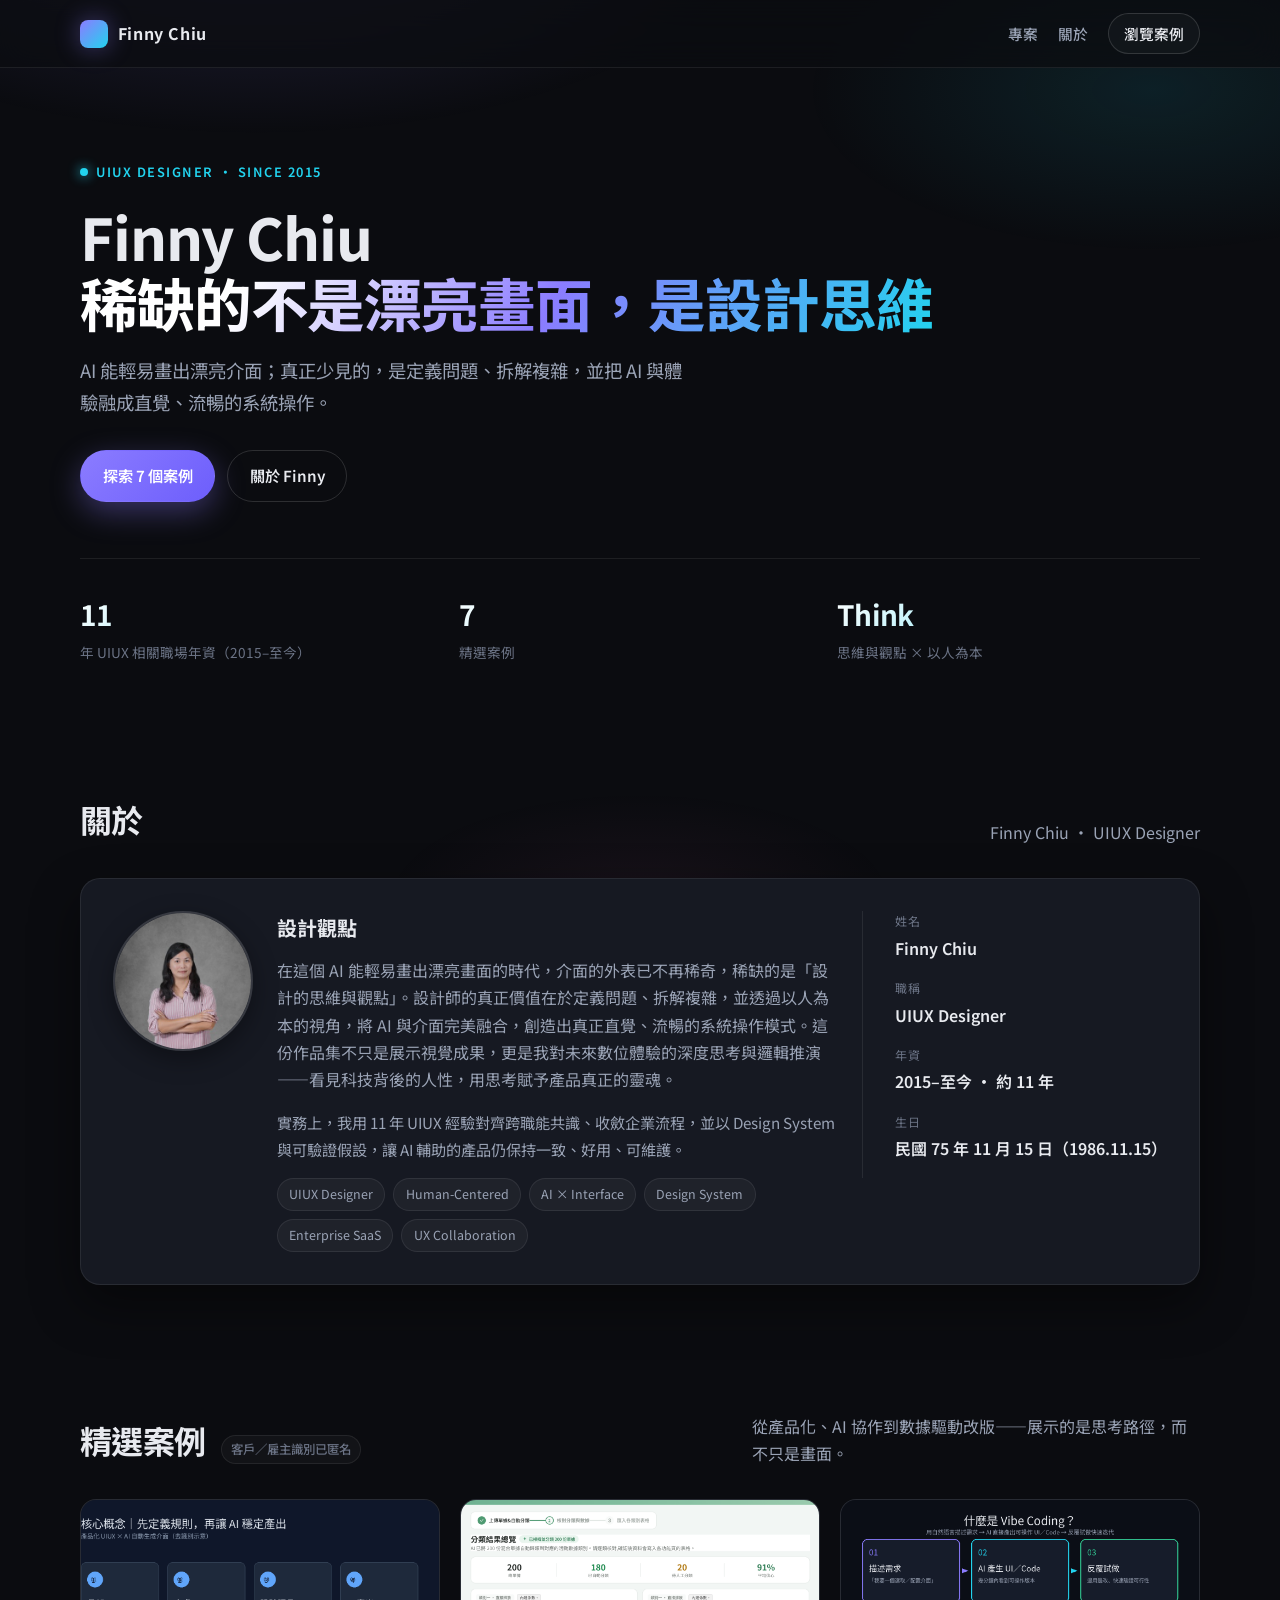
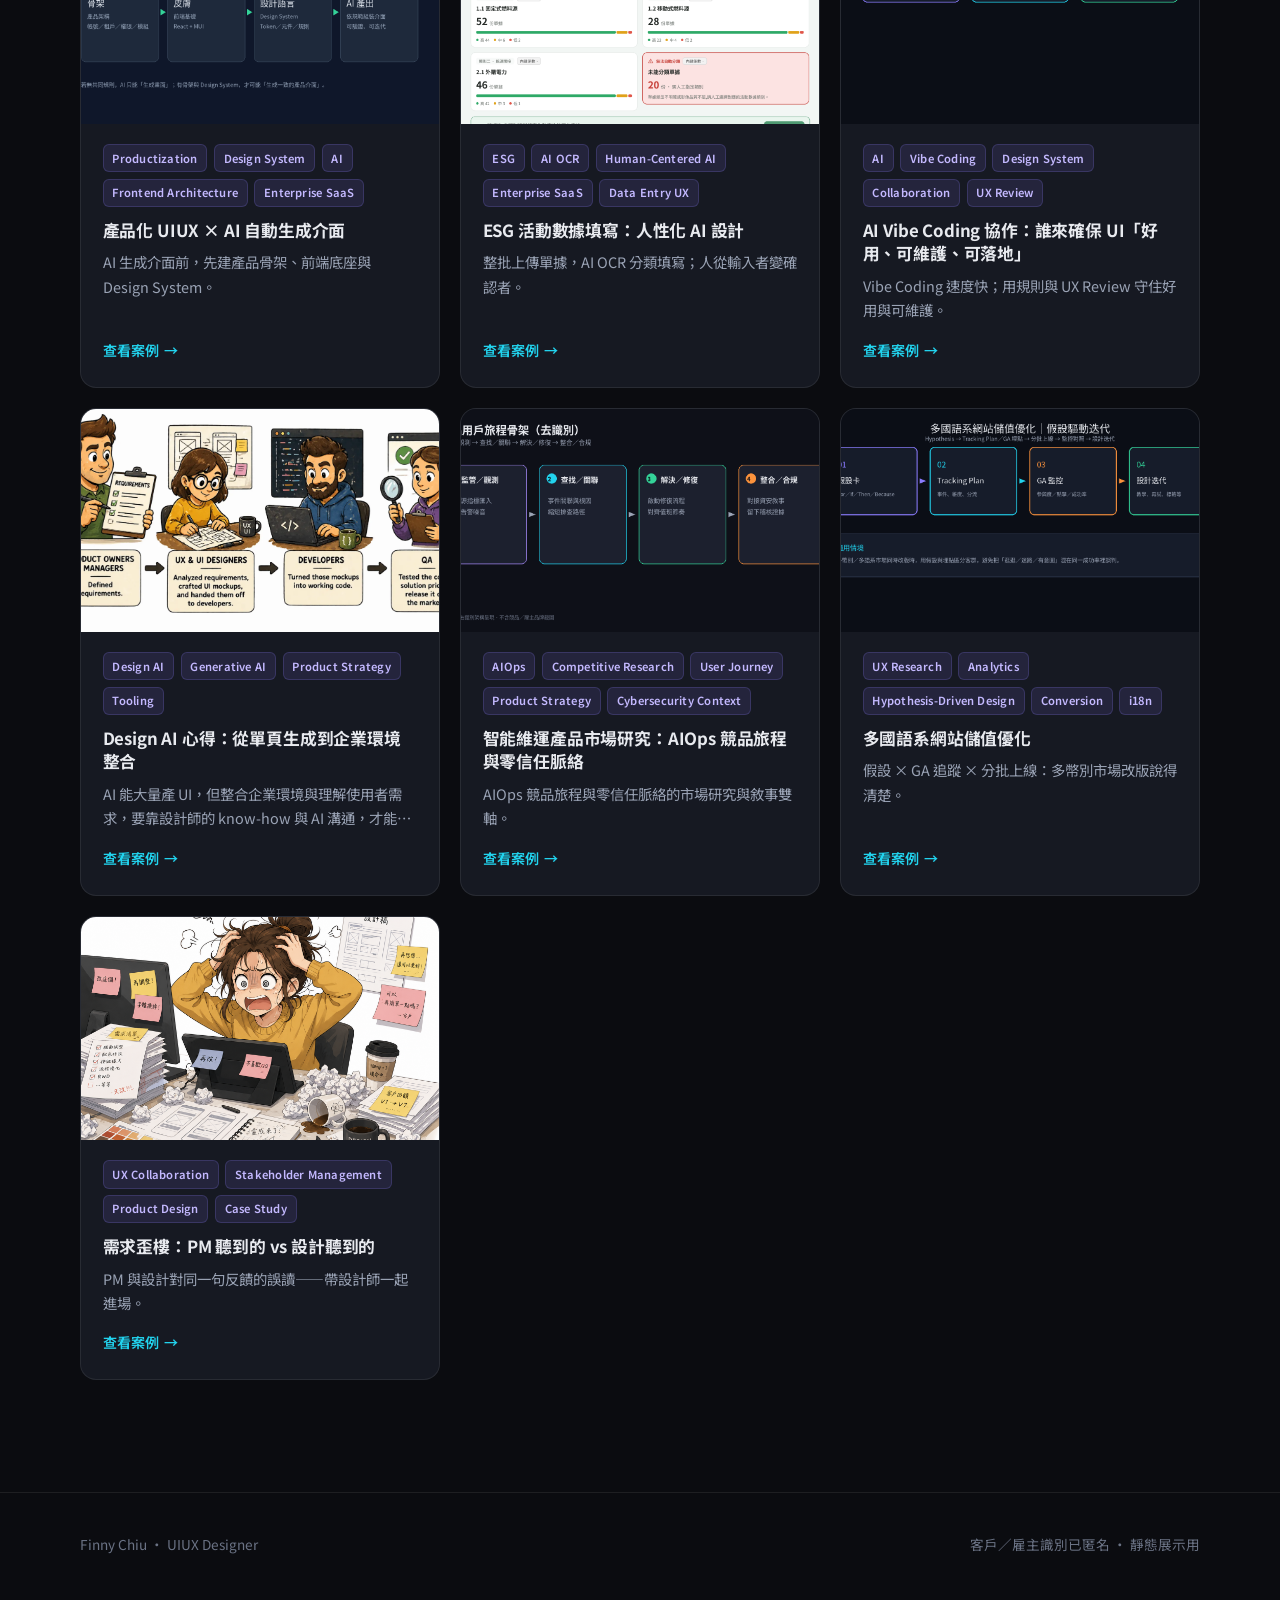
==== commit 7c47e48d: "Refresh homepage copy with design philosophy statement" ====
--- a/index.html
+++ b/index.html
@@ -4,7 +4,7 @@
   <meta charset="utf-8">
   <meta name="viewport" content="width=device-width, initial-scale=1">
   <title>Finny Chiu · UIUX Designer</title>
-  <meta name="description" content="Finny Chiu — UIUX Designer（2015–至今，11 年）。以人為本融合 AI 與介面，創造直覺、自然、有溫度的數位體驗。">
+  <meta name="description" content="Finny Chiu — UIUX Designer。在 AI 時代，稀缺的是設計思維與觀點：定義問題、拆解複雜，以人為本將 AI 與介面融合，創造直覺流暢的系統體驗。">
   <link rel="preconnect" href="https://fonts.googleapis.com">
   <link rel="preconnect" href="https://fonts.gstatic.com" crossorigin>
   <link href="https://fonts.googleapis.com/css2?family=Noto+Sans+TC:wght@400;500;600;700&family=Inter:wght@400;500;600;700&display=swap" rel="stylesheet">
@@ -24,8 +24,8 @@
 <header class="hero">
   <div class="wrap">
     <div class="hero-eyebrow">UIUX Designer · Since 2015</div>
-    <h1>Finny Chiu<br><span>讓 AI 驅動的體驗，像指尖一樣直覺</span></h1>
-    <p class="hero-lead">科技本該讓生活更簡單。面對 AI 時代，我關注如何把 AI 與介面融成直覺、自然、有溫度的體驗——讓產品不再需要說明書，而成為指尖下最懂你的協作夥伴。</p>
+    <h1>Finny Chiu<br><span>稀缺的不是漂亮畫面，是設計思維</span></h1>
+    <p class="hero-lead">AI 能輕易畫出漂亮介面；真正少見的，是定義問題、拆解複雜，並把 AI 與體驗融成直覺、流暢的系統操作。</p>
     <div class="hero-actions">
       <a class="btn btn-primary" href="#projects">探索 7 個案例</a>
       <a class="btn btn-ghost" href="#about">關於 Finny</a>
@@ -33,7 +33,7 @@
     <div class="stats">
       <div class="stat"><div class="stat-num">11</div><div class="stat-label">年 UIUX 相關職場年資（2015–至今）</div></div>
       <div class="stat"><div class="stat-num">7</div><div class="stat-label">精選案例</div></div>
-      <div class="stat"><div class="stat-num">AI×UI</div><div class="stat-label">以人為本 × 直覺體驗</div></div>
+      <div class="stat"><div class="stat-num">Think</div><div class="stat-label">思維與觀點 × 以人為本</div></div>
     </div>
   </div>
 </header>
@@ -47,8 +47,9 @@
     <div class="about-card about-card-with-photo">
       <img class="portrait-sm" src="images/finny-portrait.jpg" alt="Finny Chiu" width="140" height="140">
       <div>
-        <h3>我怎麼做設計</h3>
-        <p>11 年 UIUX 實務裡，我習慣從真實使用情境出發：對齊跨職能共識、把複雜企業流程收斂成可落地的介面，並用 Design System 與可驗證的假設，讓 AI 輔助的產品也能保持一致、好用、可維護。</p>
+        <h3>設計觀點</h3>
+        <p>在這個 AI 能輕易畫出漂亮畫面的時代，介面的外表已不再稀奇，稀缺的是「設計的思維與觀點」。設計師的真正價值在於定義問題、拆解複雜，並透過以人為本的視角，將 AI 與介面完美融合，創造出真正直覺、流暢的系統操作模式。這份作品集不只是展示視覺成果，更是我對未來數位體驗的深度思考與邏輯推演——看見科技背後的人性，用思考賦予產品真正的靈魂。</p>
+        <p class="about-practice">實務上，我用 11 年 UIUX 經驗對齊跨職能共識、收斂企業流程，並以 Design System 與可驗證假設，讓 AI 輔助的產品仍保持一致、好用、可維護。</p>
         <div class="pill-row">
           <span class="pill">UIUX Designer</span>
           <span class="pill">Human-Centered</span>
@@ -77,7 +78,7 @@
         <h2>精選案例</h2>
         <span class="section-note">客戶／雇主識別已匿名</span>
       </div>
-      <p>從產品化與 AI 介面，到企業級 UI、體驗改版與協作方法。</p>
+      <p>從產品化、AI 協作到數據驅動改版——展示的是思考路徑，而不只是畫面。</p>
     </div>
     <div class="grid">
 
--- a/css/styles.css
+++ b/css/styles.css
@@ -582,3 +582,11 @@
   }
   .portrait-sm { width: 120px; height: 120px; }
 }
+
+
+.about-practice {
+  margin: 1rem 0 0;
+  color: var(--text-muted);
+  font-size: 0.95rem;
+  line-height: 1.75;
+}
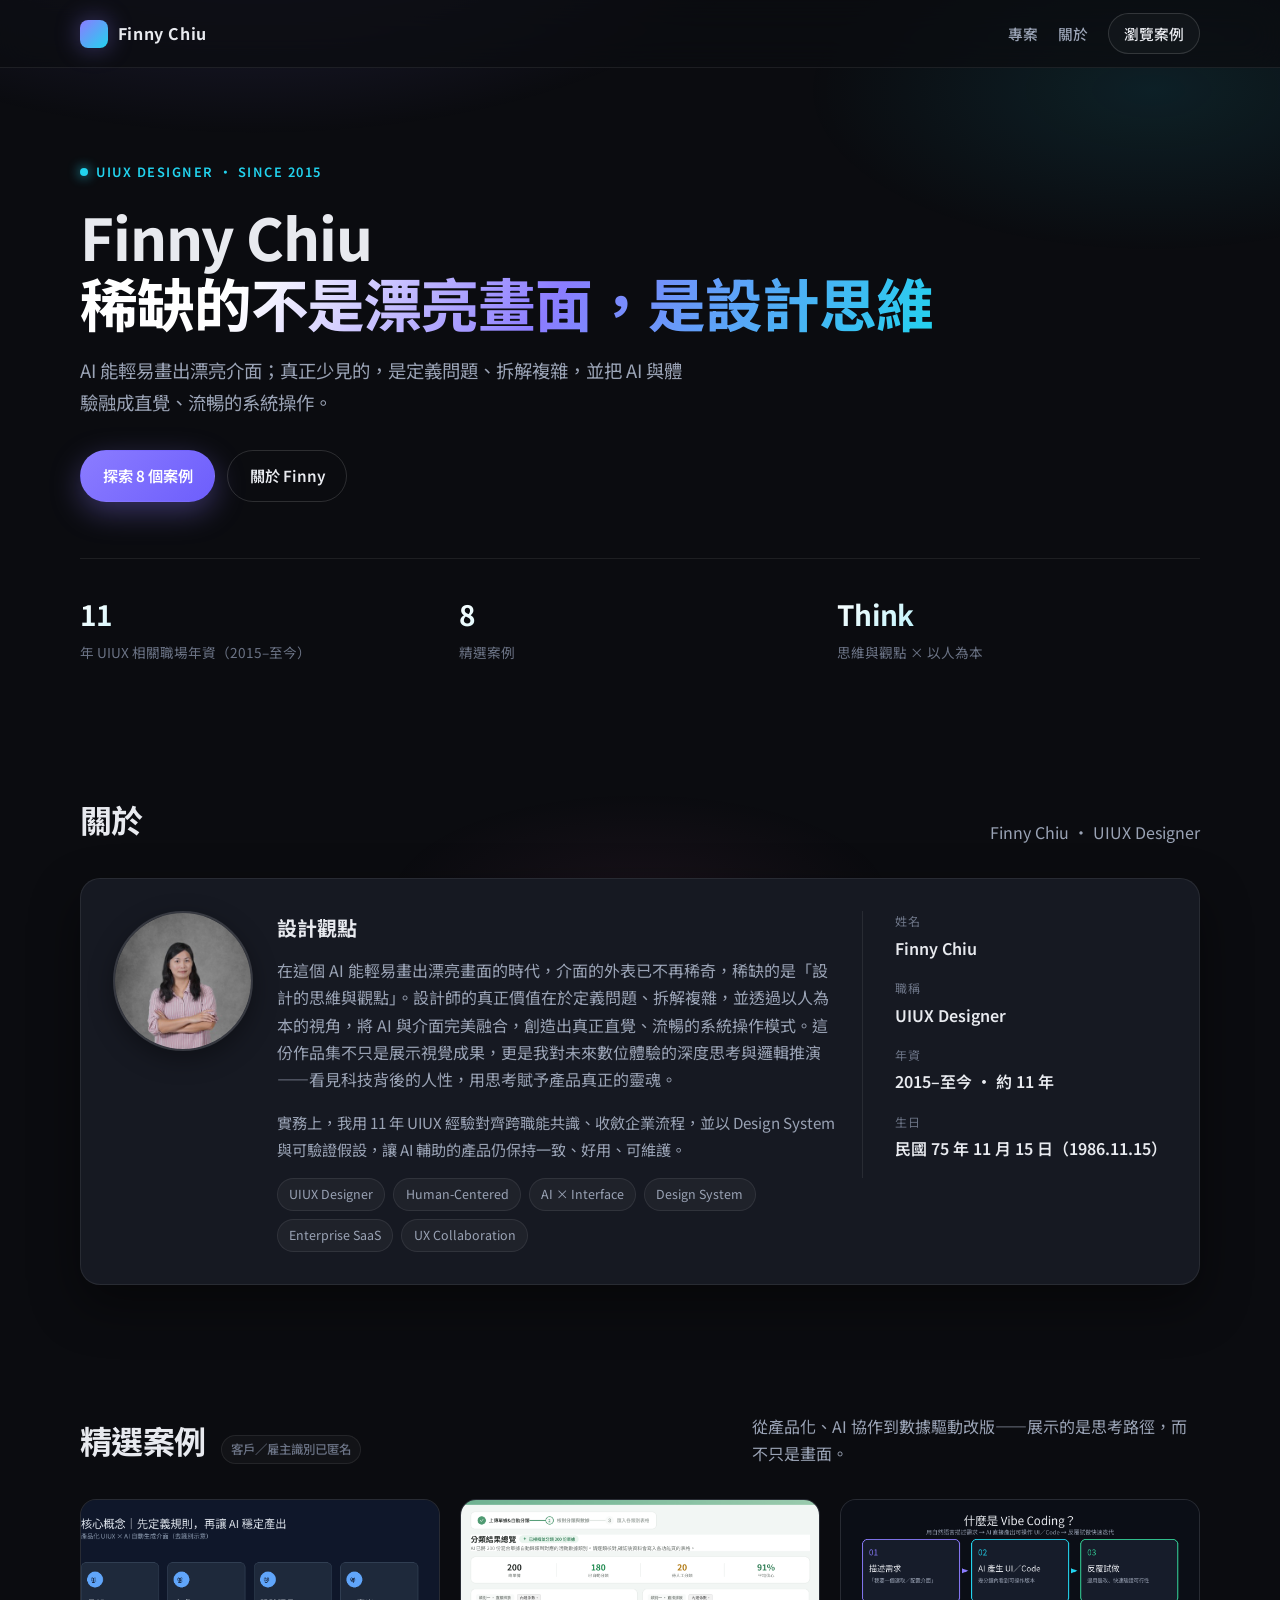
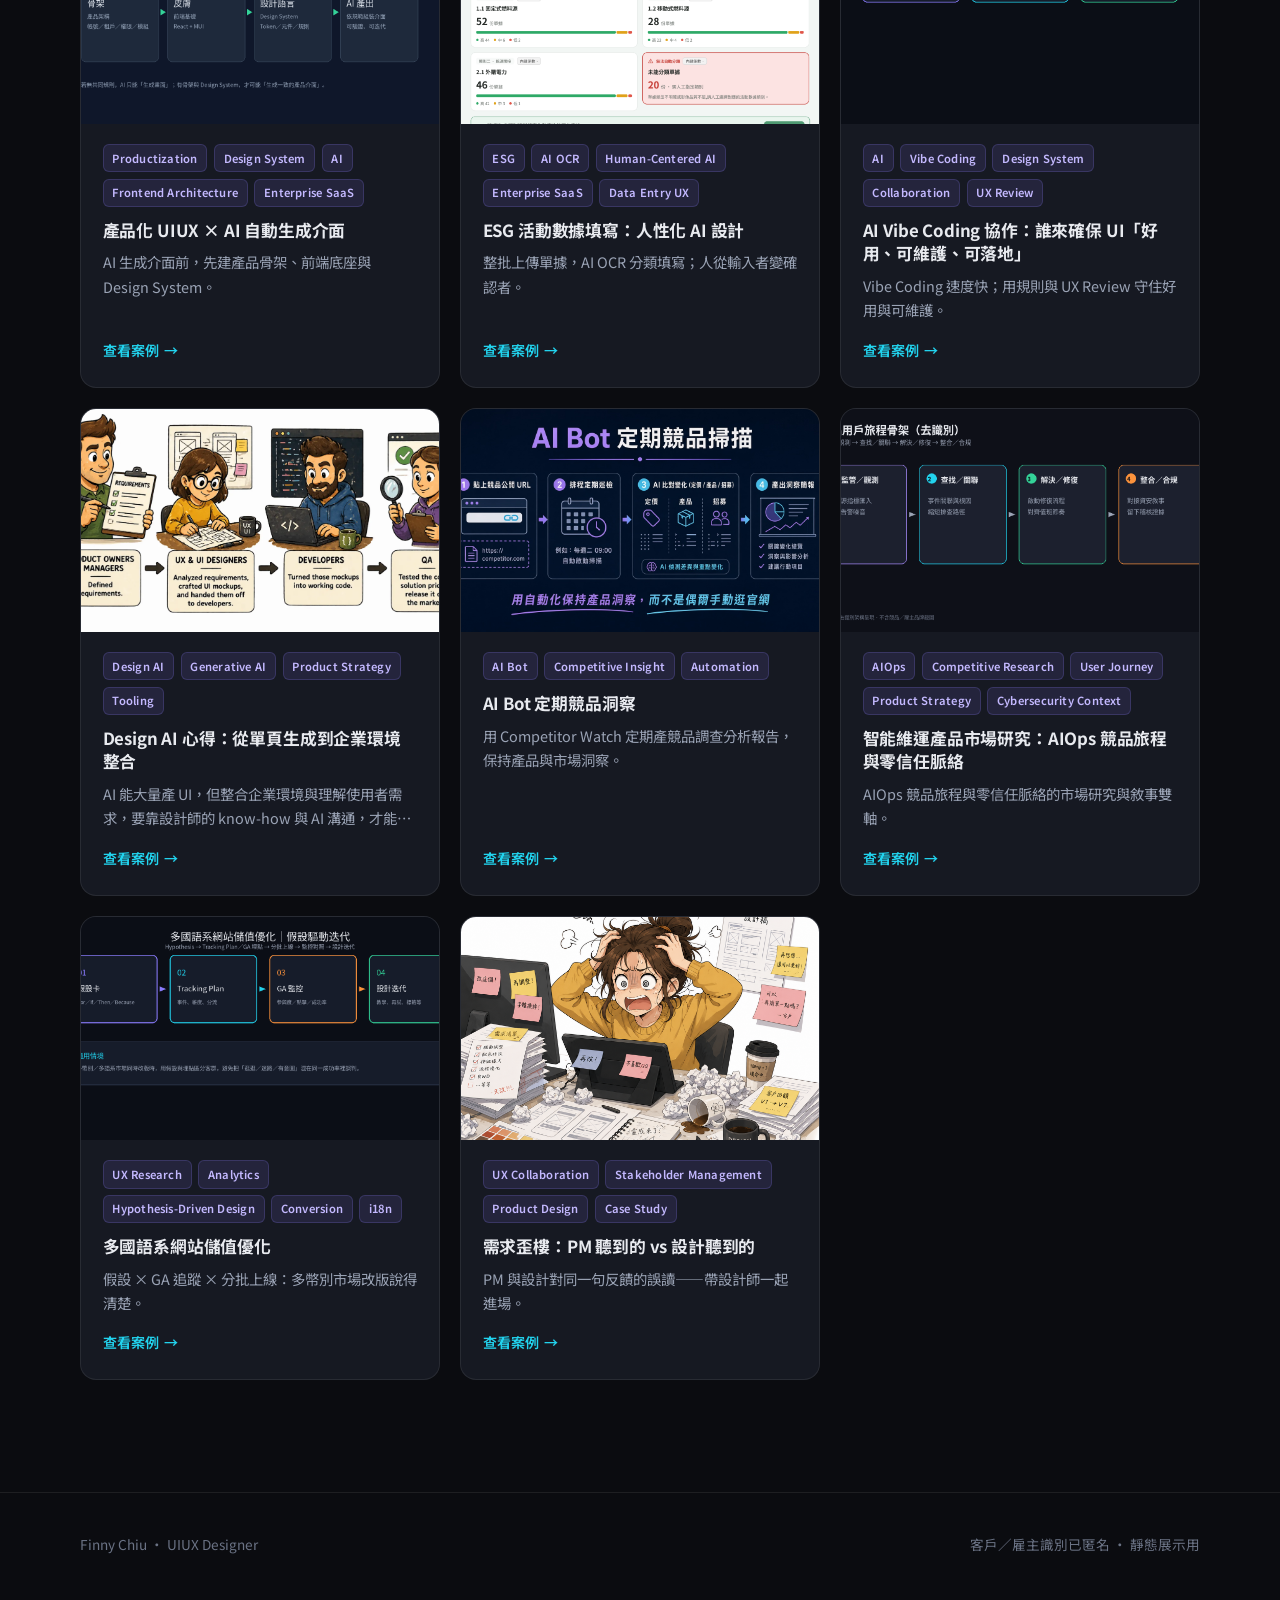
==== commit 0d8da2c7: "Add Competitor Watch AI bot insight case" ====
--- a/index.html
+++ b/index.html
@@ -27,12 +27,12 @@
     <h1>Finny Chiu<br><span>稀缺的不是漂亮畫面，是設計思維</span></h1>
     <p class="hero-lead">AI 能輕易畫出漂亮介面；真正少見的，是定義問題、拆解複雜，並把 AI 與體驗融成直覺、流暢的系統操作。</p>
     <div class="hero-actions">
-      <a class="btn btn-primary" href="#projects">探索 7 個案例</a>
+      <a class="btn btn-primary" href="#projects">探索 8 個案例</a>
       <a class="btn btn-ghost" href="#about">關於 Finny</a>
     </div>
     <div class="stats">
       <div class="stat"><div class="stat-num">11</div><div class="stat-label">年 UIUX 相關職場年資（2015–至今）</div></div>
-      <div class="stat"><div class="stat-num">7</div><div class="stat-label">精選案例</div></div>
+      <div class="stat"><div class="stat-num">8</div><div class="stat-label">精選案例</div></div>
       <div class="stat"><div class="stat-num">Think</div><div class="stat-label">思維與觀點 × 以人為本</div></div>
     </div>
   </div>
@@ -120,7 +120,17 @@
         <span class="card-link">查看案例</span>
       </div>
     </a>
-    <a class="card" href="projects/aiops-market-research.html">
+    
+    <a class="card" href="projects/competitor-watch-bot.html">
+      <div class="card-cover"><img src="images/competitor-watch-bot/sketch01_flow.png" alt="AI Bot 定期競品洞察" loading="lazy"></div>
+      <div class="card-body">
+        <div class="card-meta"><span class="tag">AI Bot</span><span class="tag">Competitive Insight</span><span class="tag">Automation</span></div>
+        <h3>AI Bot 定期競品洞察</h3>
+        <p>用 Competitor Watch 定期產競品調查分析報告，保持產品與市場洞察。</p>
+        <span class="card-link">查看案例</span>
+      </div>
+    </a>
+<a class="card" href="projects/aiops-market-research.html">
       <div class="card-cover"><img src="images/aiops-market-research/img01_journey.png" alt="智能維運產品市場研究：AIOps 競品旅程與零信任脈絡" loading="lazy"></div>
       <div class="card-body">
         <div class="card-meta"><span class="tag">AIOps</span><span class="tag">Competitive Research</span><span class="tag">User Journey</span><span class="tag">Product Strategy</span><span class="tag">Cybersecurity Context</span></div>
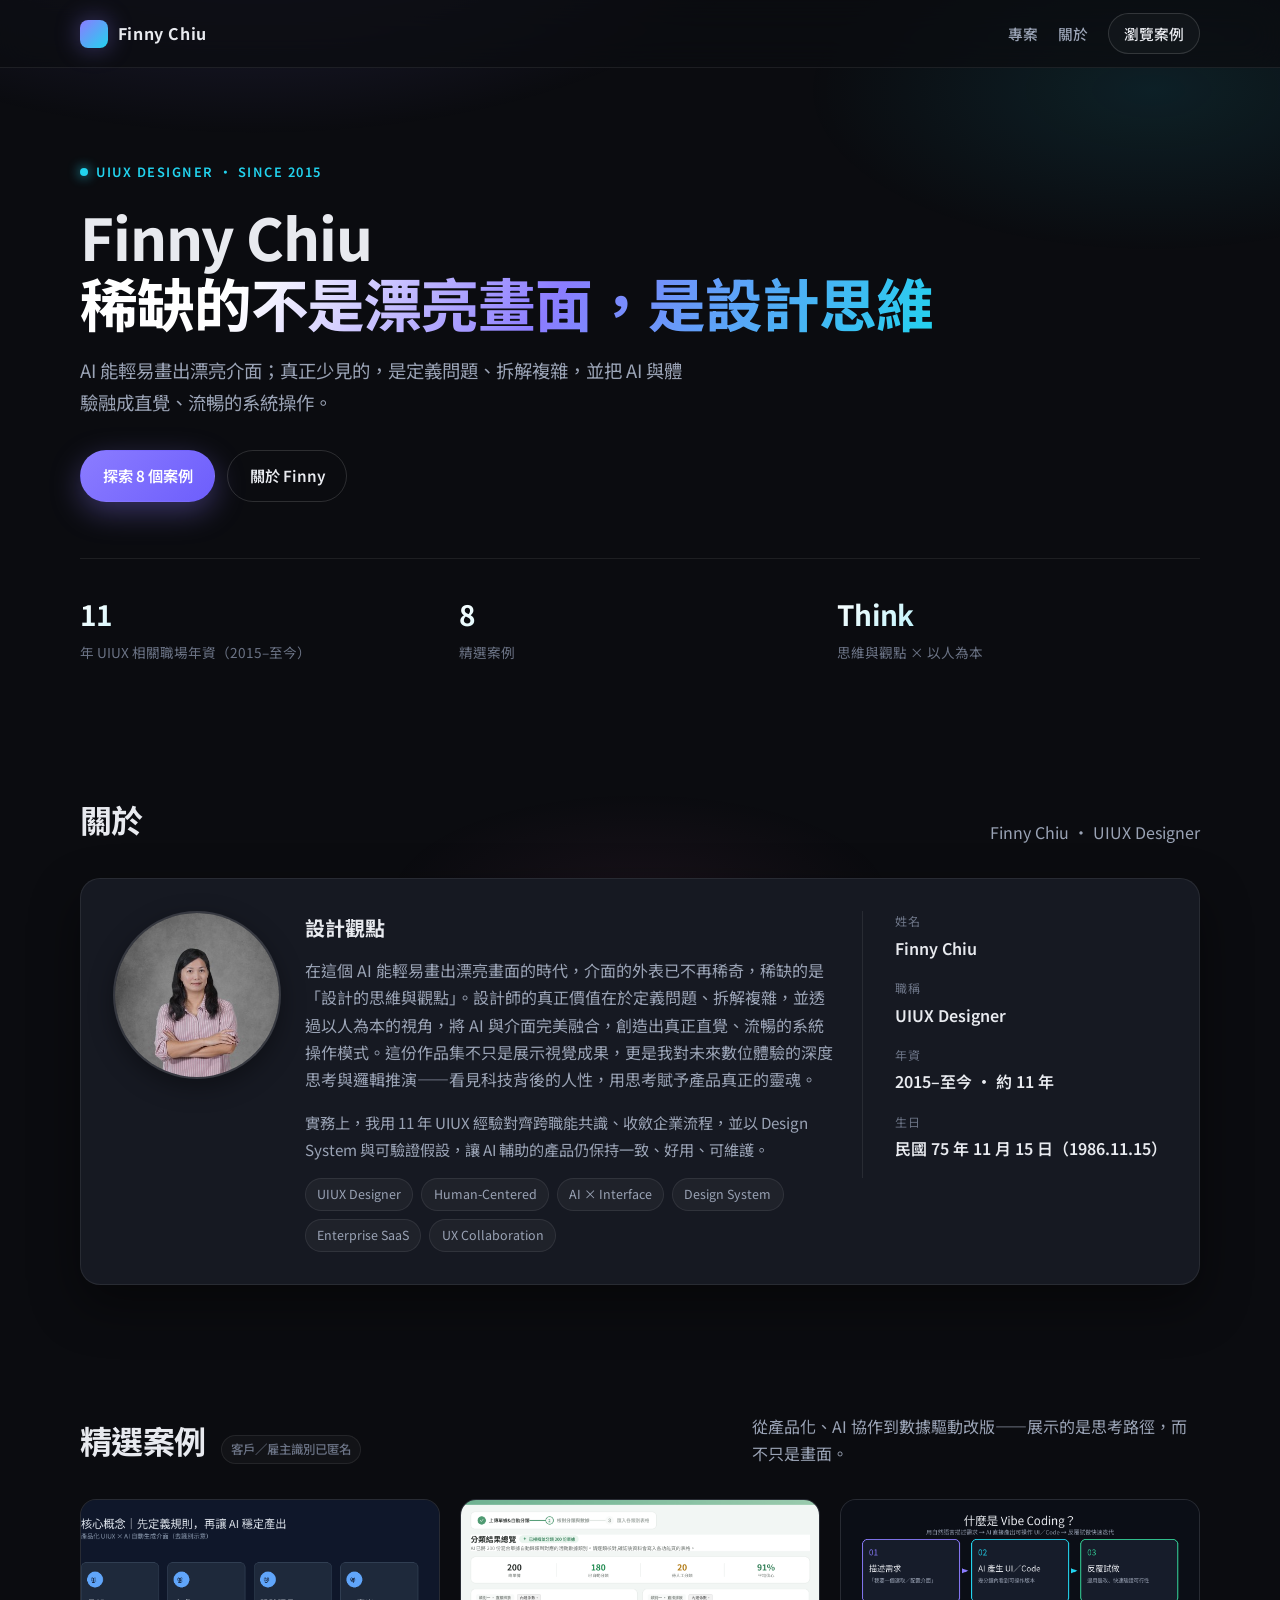
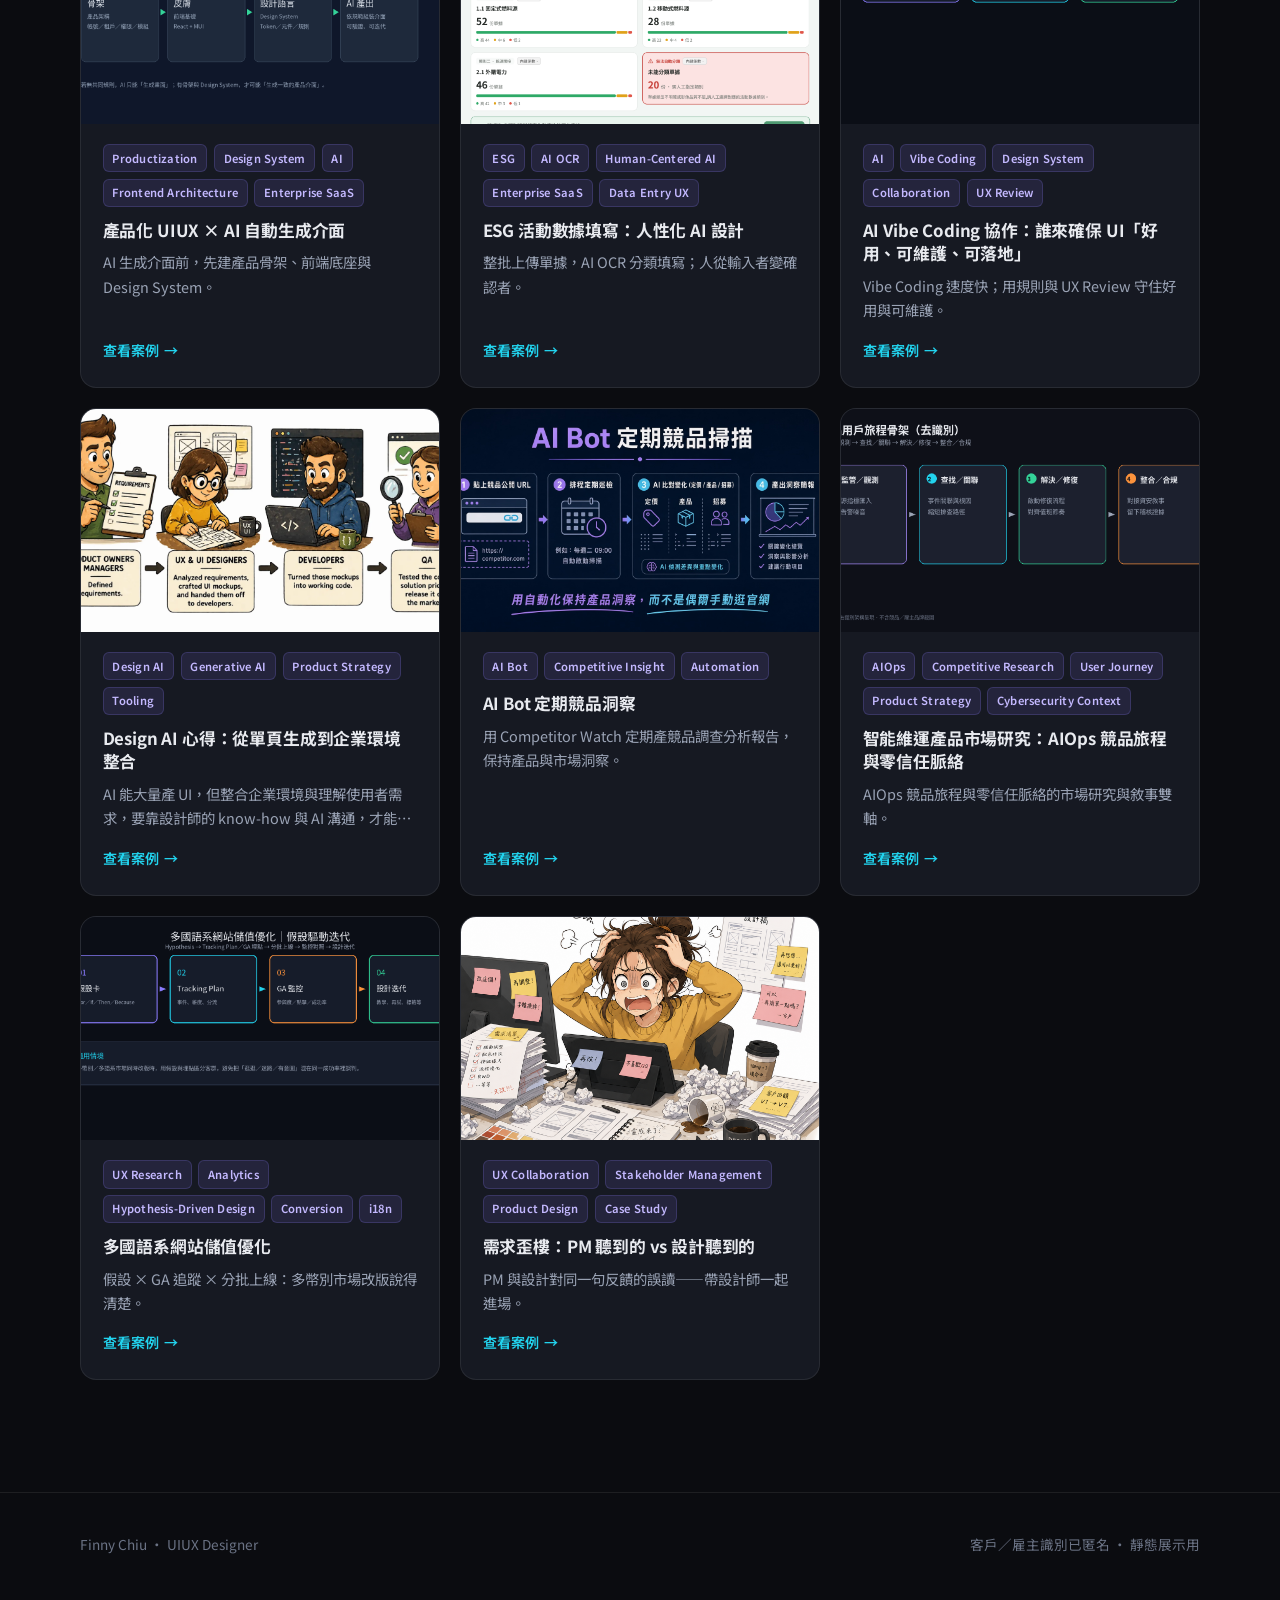
==== commit 473a648f: "Enlarge about-section portrait" ====
--- a/index.html
+++ b/index.html
@@ -45,7 +45,7 @@
       <p>Finny Chiu · UIUX Designer</p>
     </div>
     <div class="about-card about-card-with-photo">
-      <img class="portrait-sm" src="images/finny-portrait.jpg" alt="Finny Chiu" width="140" height="140">
+      <img class="portrait-sm" src="images/finny-portrait.jpg" alt="Finny Chiu" width="168" height="168">
       <div>
         <h3>設計觀點</h3>
         <p>在這個 AI 能輕易畫出漂亮畫面的時代，介面的外表已不再稀奇，稀缺的是「設計的思維與觀點」。設計師的真正價值在於定義問題、拆解複雜，並透過以人為本的視角，將 AI 與介面完美融合，創造出真正直覺、流暢的系統操作模式。這份作品集不只是展示視覺成果，更是我對未來數位體驗的深度思考與邏輯推演——看見科技背後的人性，用思考賦予產品真正的靈魂。</p>
--- a/css/styles.css
+++ b/css/styles.css
@@ -549,8 +549,8 @@
   align-items: start;
 }
 .portrait-sm {
-  width: 140px;
-  height: 140px;
+  width: 168px;
+  height: 168px;
   border-radius: 50%;
   object-fit: cover;
   object-position: center top;
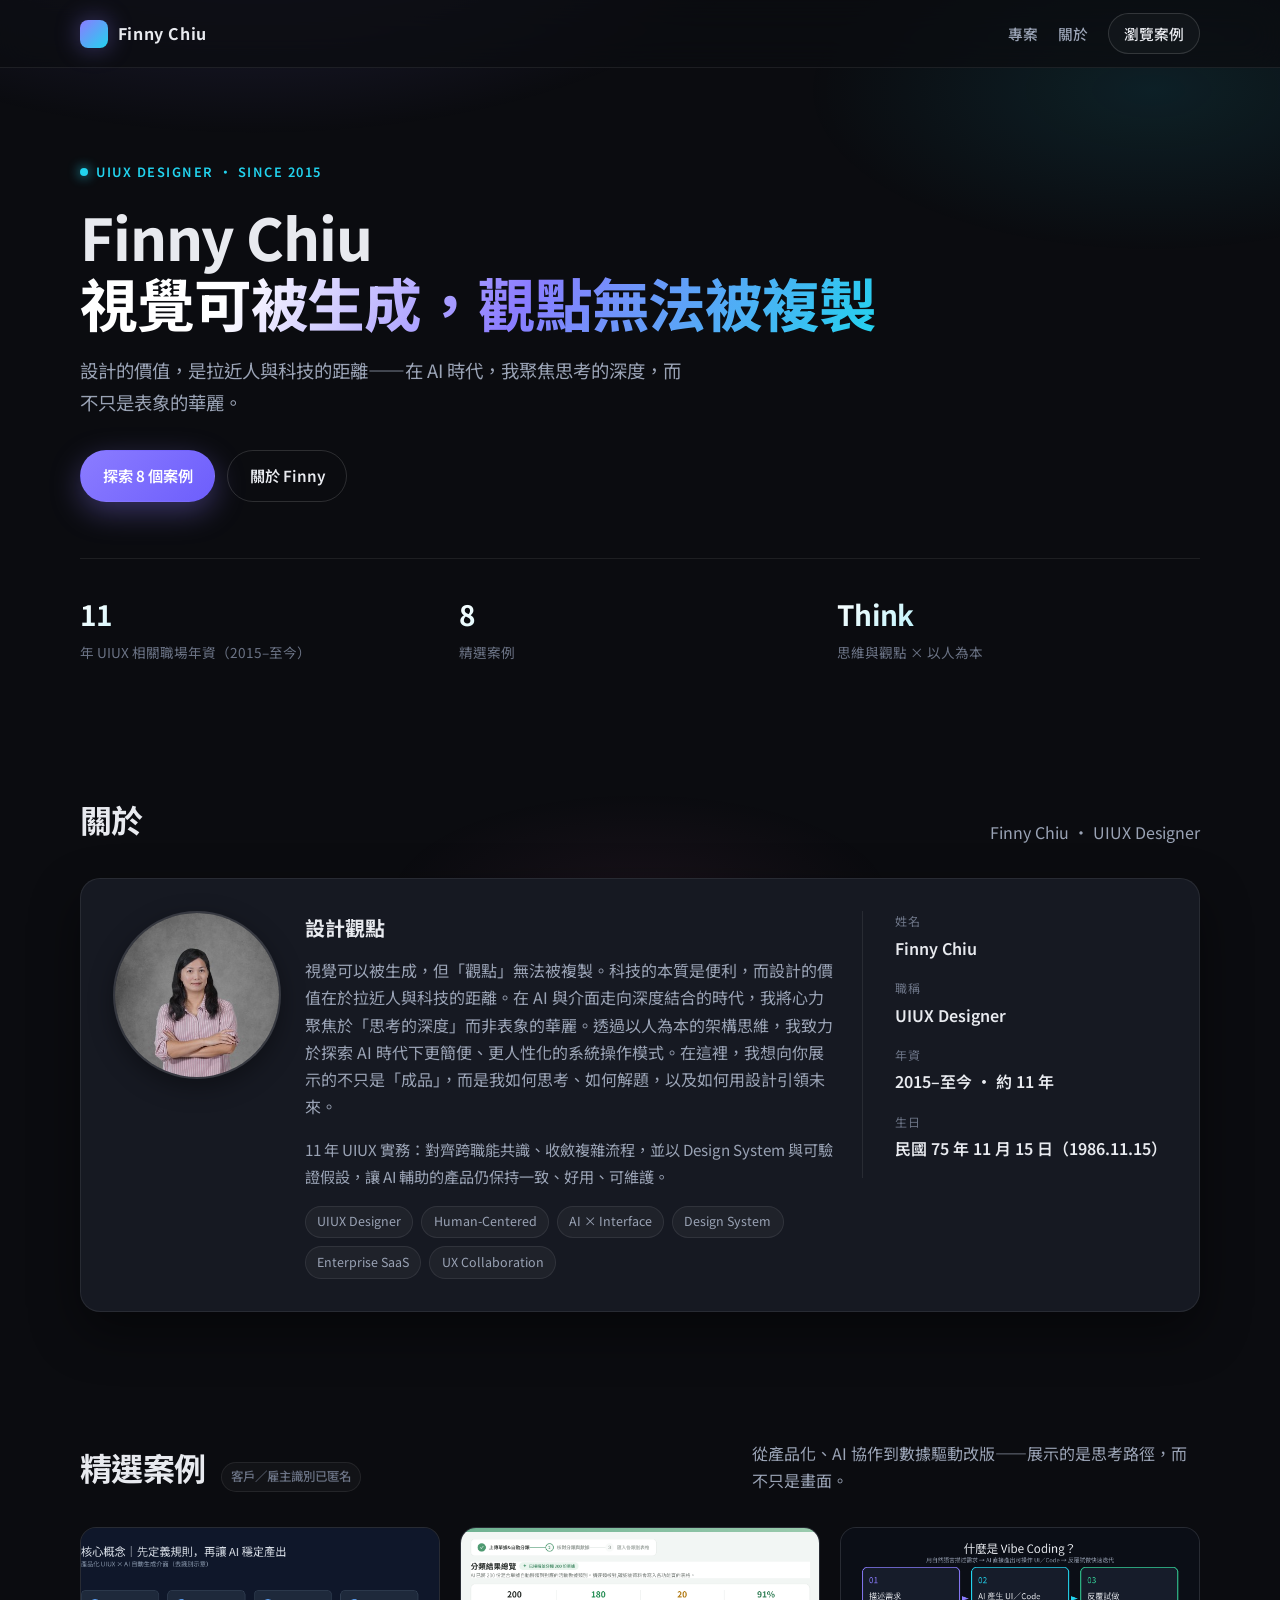
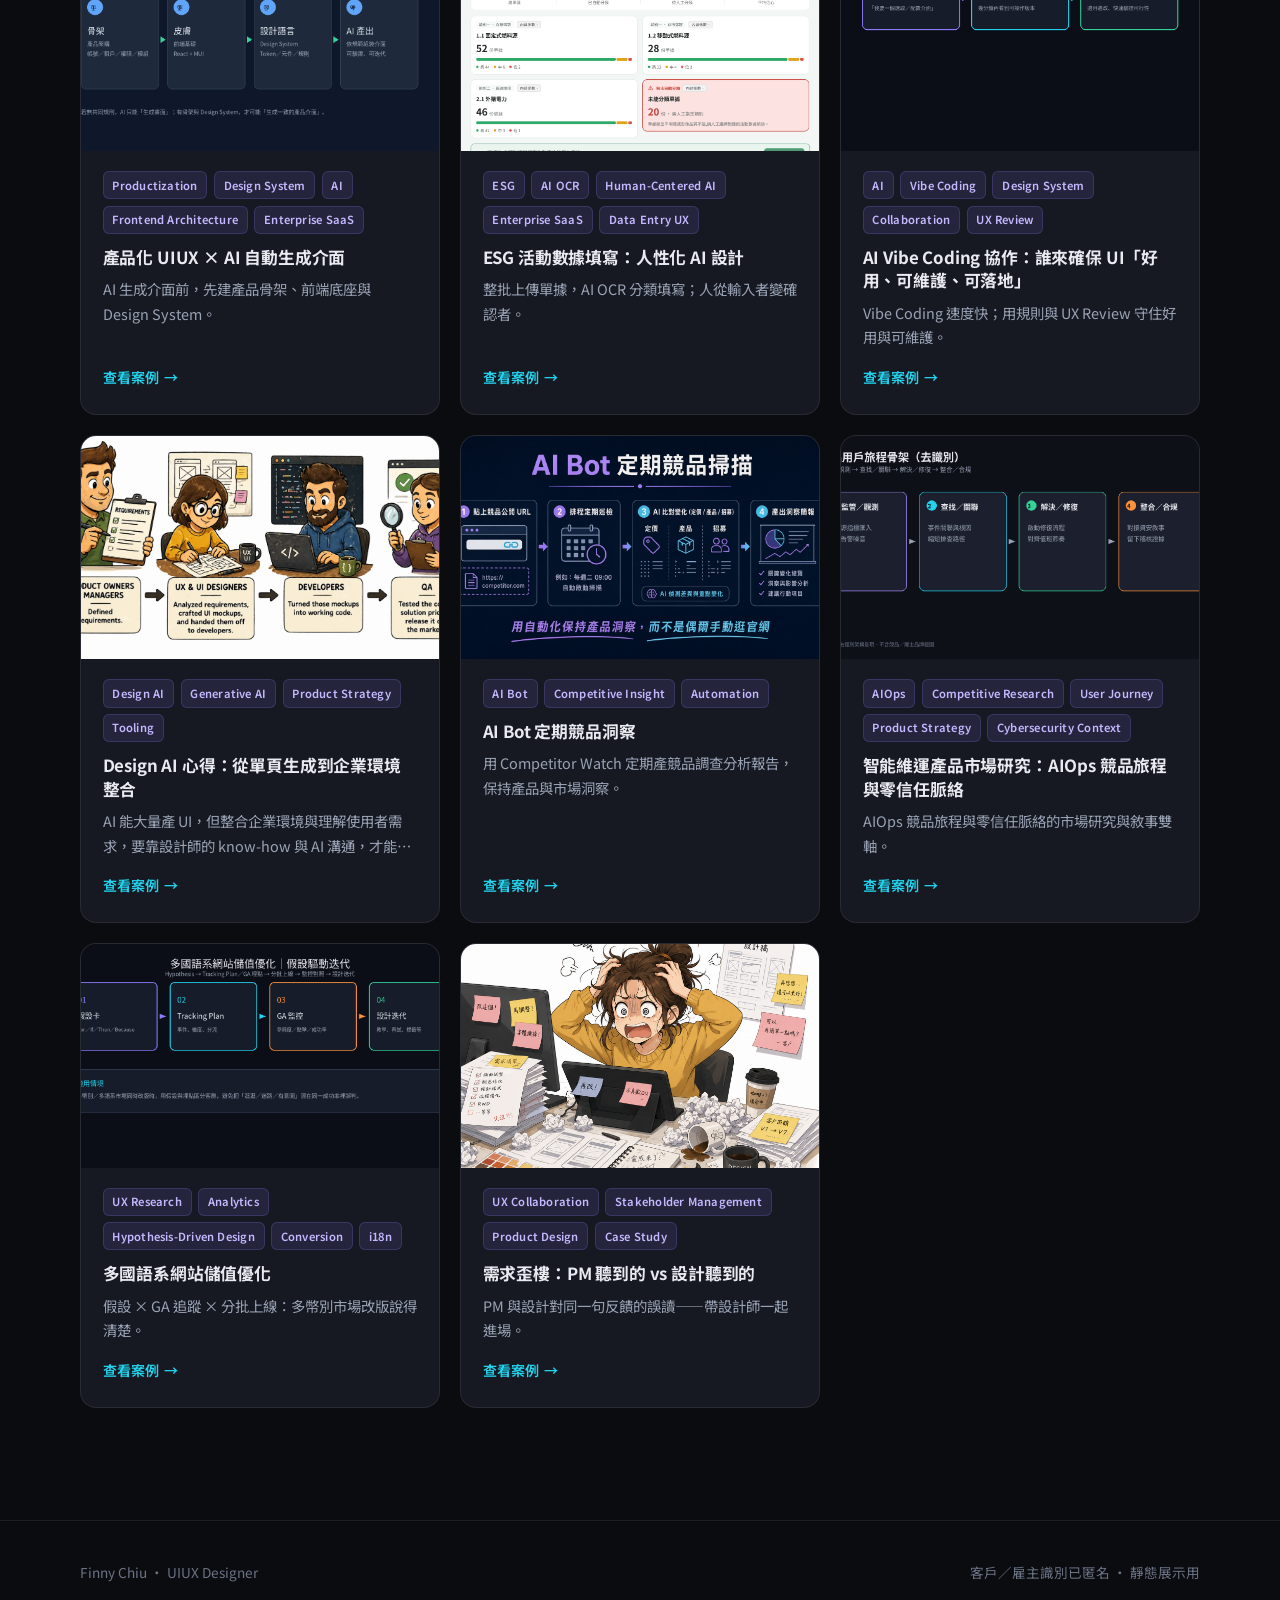
==== commit 538dea37: "Place new philosophy copy beside portrait" ====
--- a/index.html
+++ b/index.html
@@ -3,8 +3,10 @@
 <head>
   <meta charset="utf-8">
   <meta name="viewport" content="width=device-width, initial-scale=1">
+  <meta name="robots" content="noindex, nofollow, noarchive, nosnippet, noimageindex">
+  <meta name="googlebot" content="noindex, nofollow, noarchive, nosnippet, noimageindex">
   <title>Finny Chiu · UIUX Designer</title>
-  <meta name="description" content="Finny Chiu — UIUX Designer。在 AI 時代，稀缺的是設計思維與觀點：定義問題、拆解複雜，以人為本將 AI 與介面融合，創造直覺流暢的系統體驗。">
+  <meta name="description" content="Finny Chiu — UIUX Designer。視覺可以被生成，但觀點無法被複製；以人為本探索 AI 時代更簡便、更人性化的系統操作。">
   <link rel="preconnect" href="https://fonts.googleapis.com">
   <link rel="preconnect" href="https://fonts.gstatic.com" crossorigin>
   <link href="https://fonts.googleapis.com/css2?family=Noto+Sans+TC:wght@400;500;600;700&family=Inter:wght@400;500;600;700&display=swap" rel="stylesheet">
@@ -24,8 +26,8 @@
 <header class="hero">
   <div class="wrap">
     <div class="hero-eyebrow">UIUX Designer · Since 2015</div>
-    <h1>Finny Chiu<br><span>稀缺的不是漂亮畫面，是設計思維</span></h1>
-    <p class="hero-lead">AI 能輕易畫出漂亮介面；真正少見的，是定義問題、拆解複雜，並把 AI 與體驗融成直覺、流暢的系統操作。</p>
+    <h1>Finny Chiu<br><span>視覺可被生成，觀點無法被複製</span></h1>
+    <p class="hero-lead">設計的價值，是拉近人與科技的距離——在 AI 時代，我聚焦思考的深度，而不只是表象的華麗。</p>
     <div class="hero-actions">
       <a class="btn btn-primary" href="#projects">探索 8 個案例</a>
       <a class="btn btn-ghost" href="#about">關於 Finny</a>
@@ -48,8 +50,8 @@
       <img class="portrait-sm" src="images/finny-portrait.jpg" alt="Finny Chiu" width="168" height="168">
       <div>
         <h3>設計觀點</h3>
-        <p>在這個 AI 能輕易畫出漂亮畫面的時代，介面的外表已不再稀奇，稀缺的是「設計的思維與觀點」。設計師的真正價值在於定義問題、拆解複雜，並透過以人為本的視角，將 AI 與介面完美融合，創造出真正直覺、流暢的系統操作模式。這份作品集不只是展示視覺成果，更是我對未來數位體驗的深度思考與邏輯推演——看見科技背後的人性，用思考賦予產品真正的靈魂。</p>
-        <p class="about-practice">實務上，我用 11 年 UIUX 經驗對齊跨職能共識、收斂企業流程，並以 Design System 與可驗證假設，讓 AI 輔助的產品仍保持一致、好用、可維護。</p>
+        <p>視覺可以被生成，但「觀點」無法被複製。科技的本質是便利，而設計的價值在於拉近人與科技的距離。在 AI 與介面走向深度結合的時代，我將心力聚焦於「思考的深度」而非表象的華麗。透過以人為本的架構思維，我致力於探索 AI 時代下更簡便、更人性化的系統操作模式。在這裡，我想向你展示的不只是「成品」，而是我如何思考、如何解題，以及如何用設計引領未來。</p>
+        <p class="about-practice">11 年 UIUX 實務：對齊跨職能共識、收斂複雜流程，並以 Design System 與可驗證假設，讓 AI 輔助的產品仍保持一致、好用、可維護。</p>
         <div class="pill-row">
           <span class="pill">UIUX Designer</span>
           <span class="pill">Human-Centered</span>
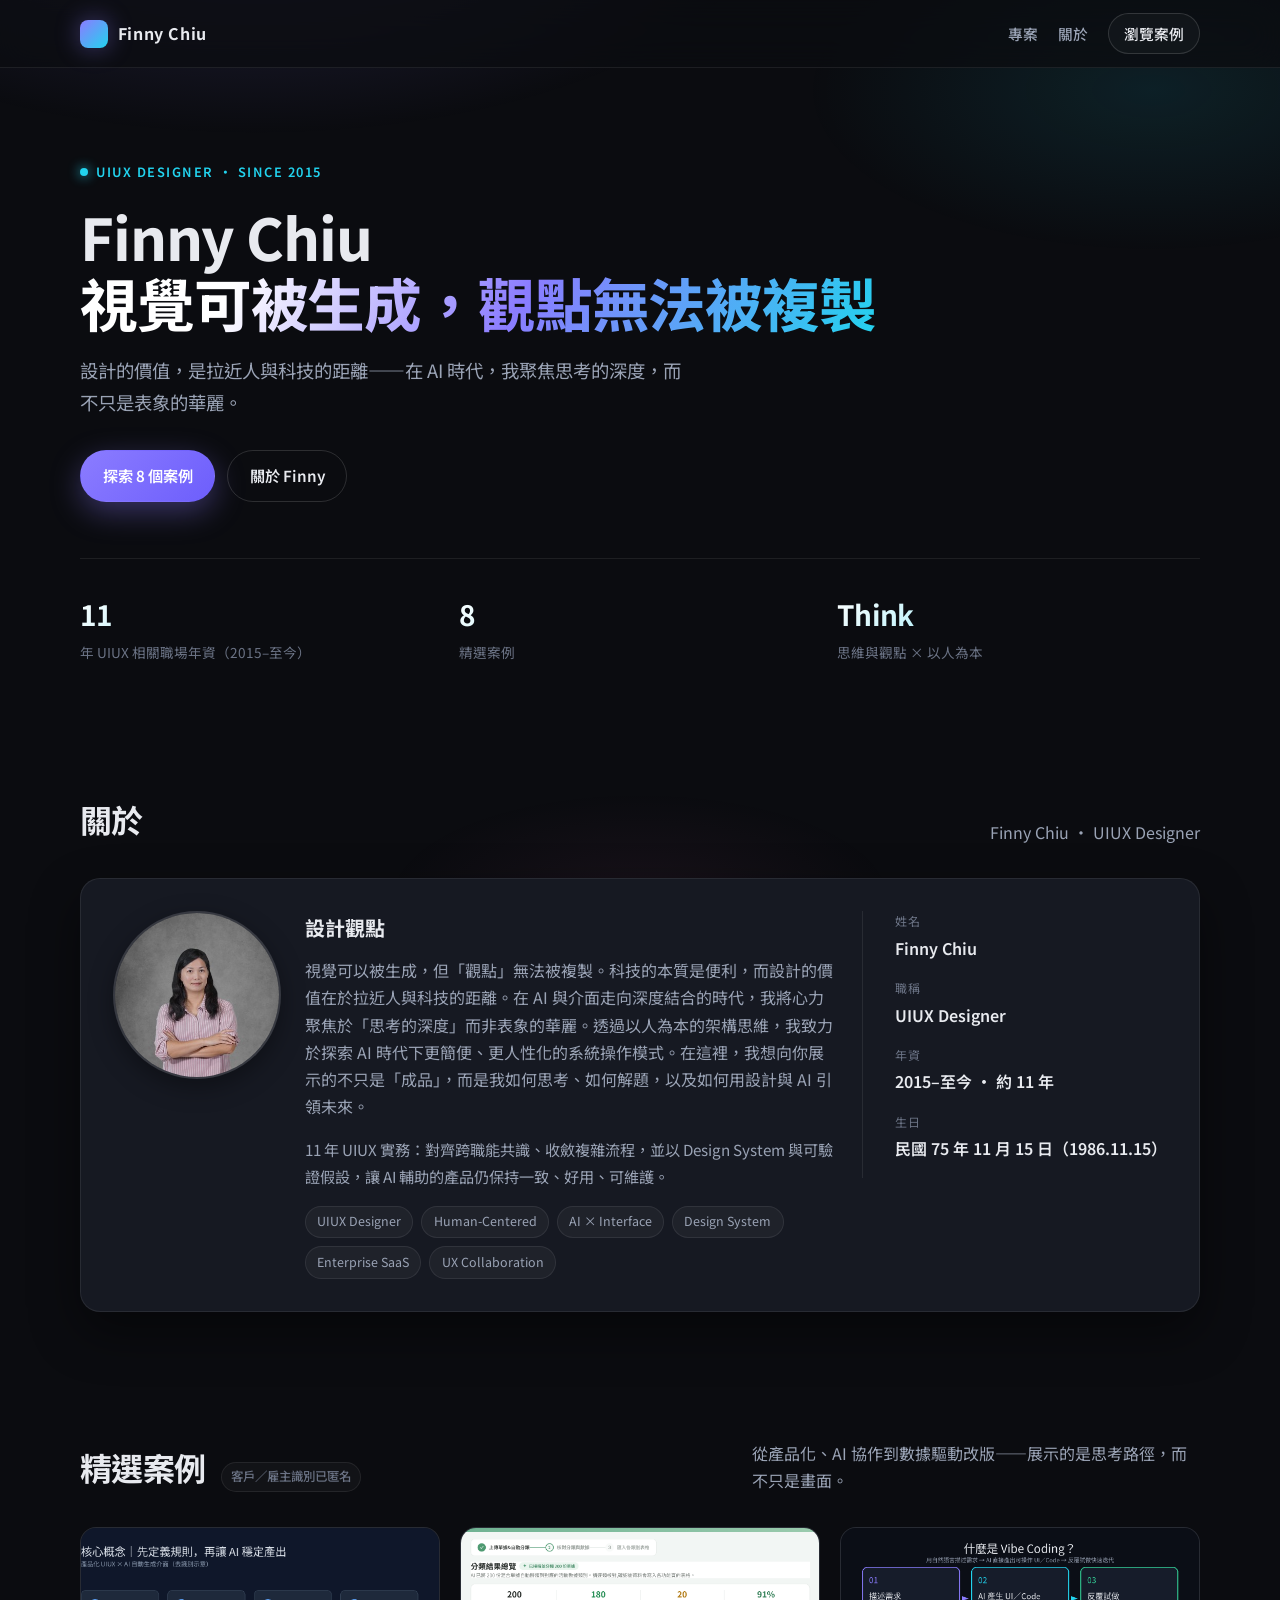
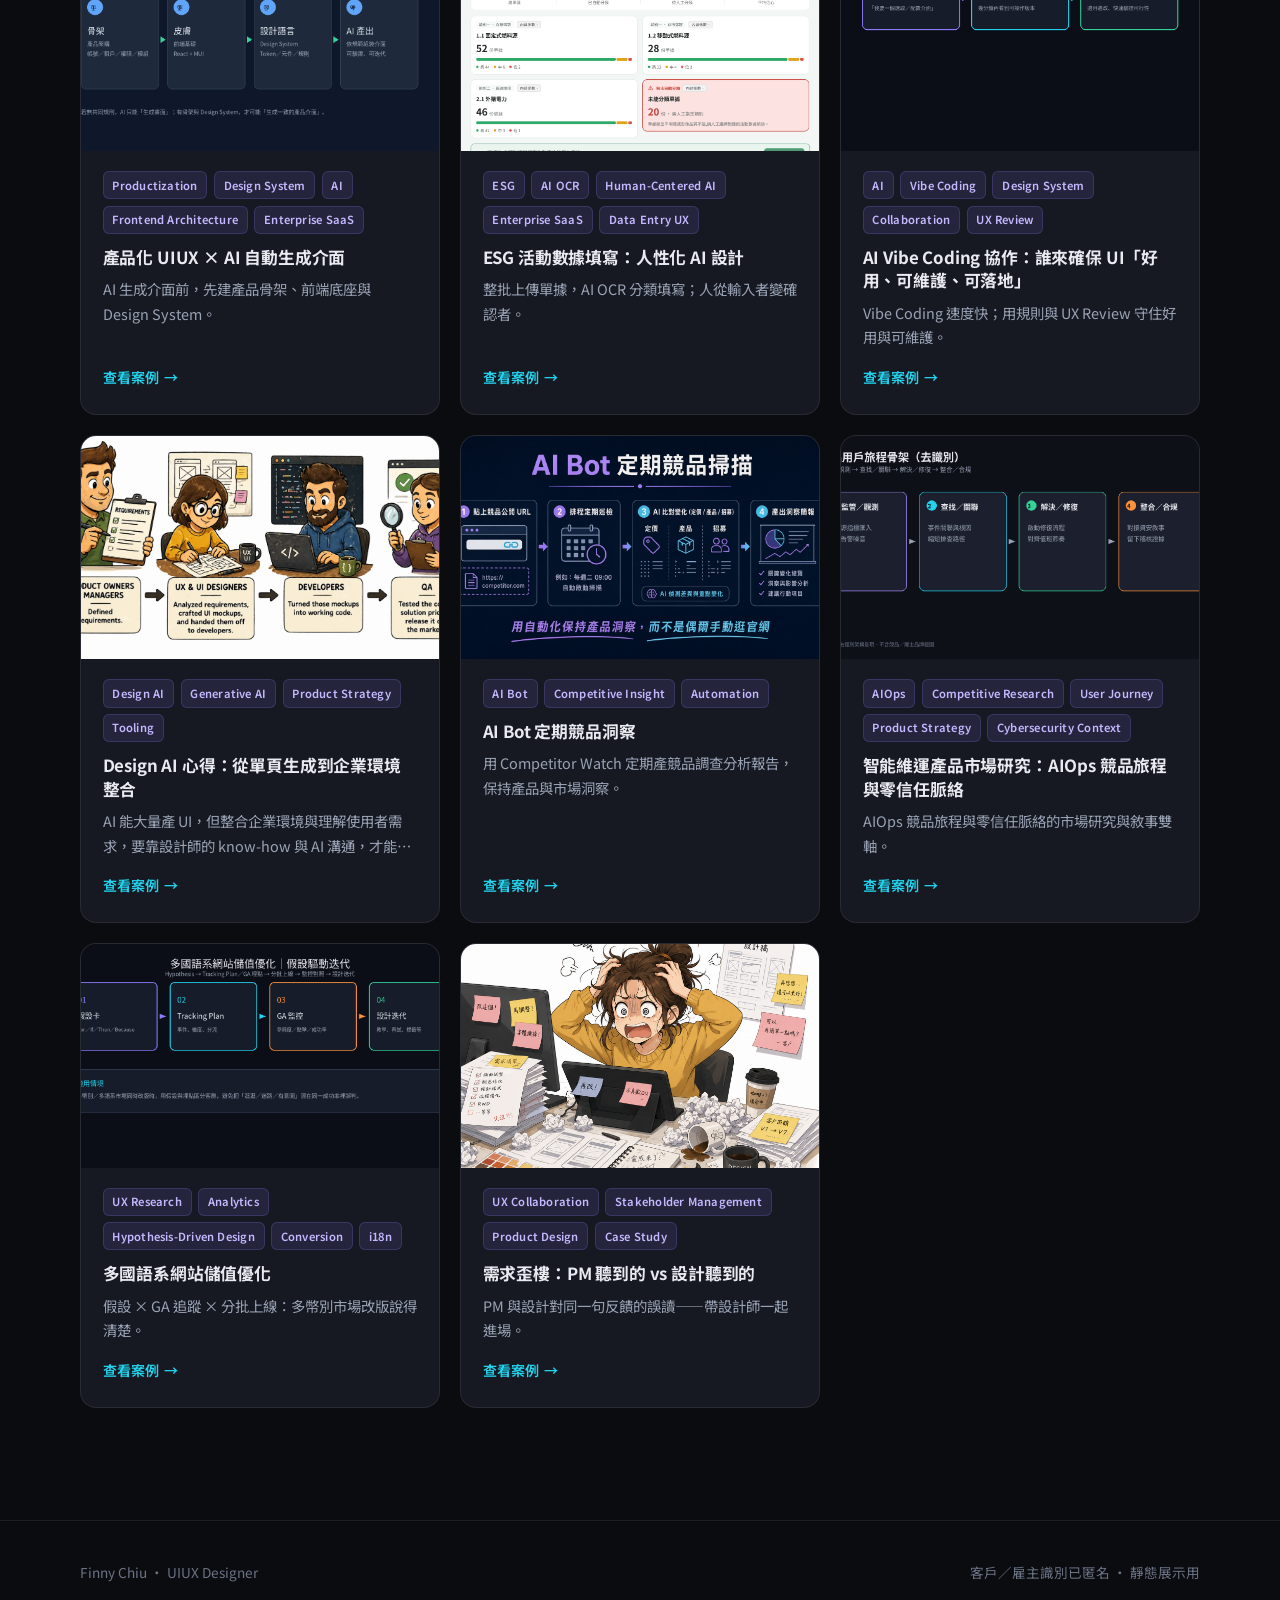
==== commit fecd78d6: "Tweak about copy: lead future with design and AI" ====
--- a/index.html
+++ b/index.html
@@ -50,7 +50,7 @@
       <img class="portrait-sm" src="images/finny-portrait.jpg" alt="Finny Chiu" width="168" height="168">
       <div>
         <h3>設計觀點</h3>
-        <p>視覺可以被生成，但「觀點」無法被複製。科技的本質是便利，而設計的價值在於拉近人與科技的距離。在 AI 與介面走向深度結合的時代，我將心力聚焦於「思考的深度」而非表象的華麗。透過以人為本的架構思維，我致力於探索 AI 時代下更簡便、更人性化的系統操作模式。在這裡，我想向你展示的不只是「成品」，而是我如何思考、如何解題，以及如何用設計引領未來。</p>
+        <p>視覺可以被生成，但「觀點」無法被複製。科技的本質是便利，而設計的價值在於拉近人與科技的距離。在 AI 與介面走向深度結合的時代，我將心力聚焦於「思考的深度」而非表象的華麗。透過以人為本的架構思維，我致力於探索 AI 時代下更簡便、更人性化的系統操作模式。在這裡，我想向你展示的不只是「成品」，而是我如何思考、如何解題，以及如何用設計與 AI 引領未來。</p>
         <p class="about-practice">11 年 UIUX 實務：對齊跨職能共識、收斂複雜流程，並以 Design System 與可驗證假設，讓 AI 輔助的產品仍保持一致、好用、可維護。</p>
         <div class="pill-row">
           <span class="pill">UIUX Designer</span>
